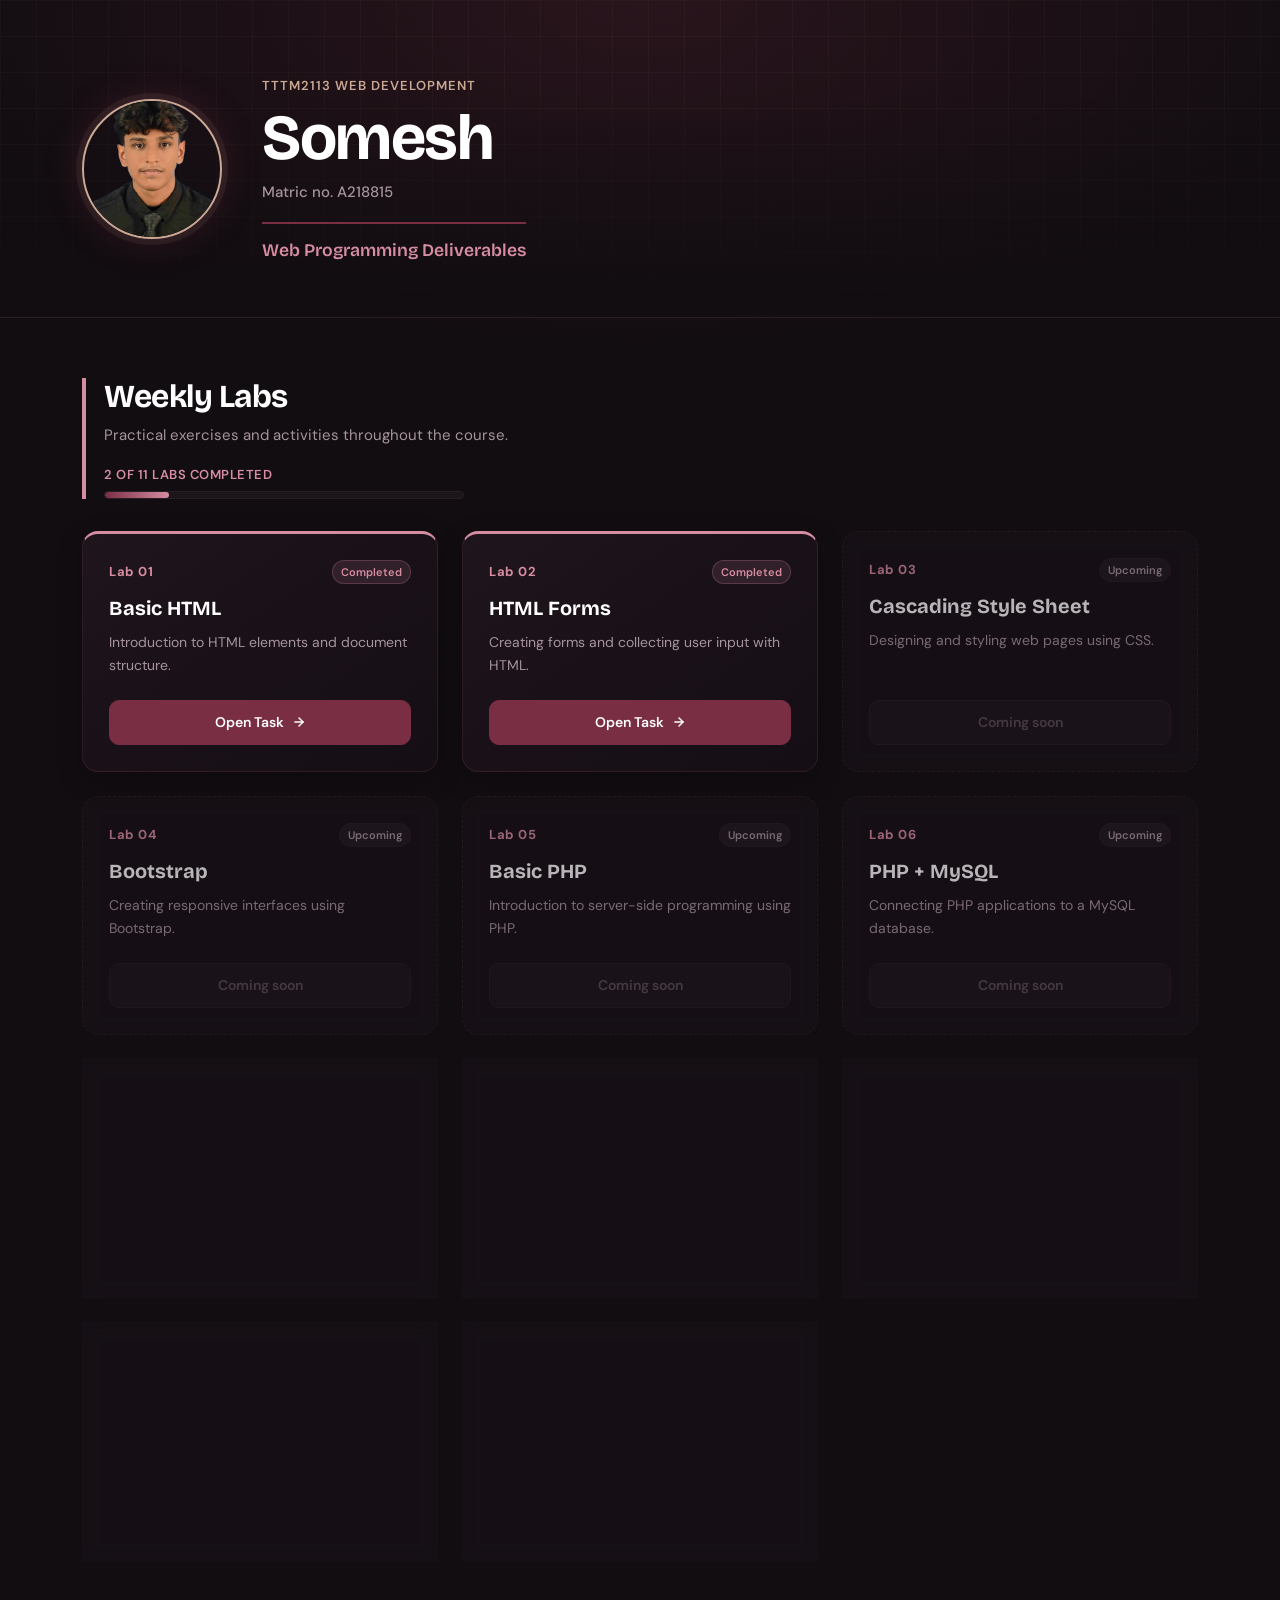
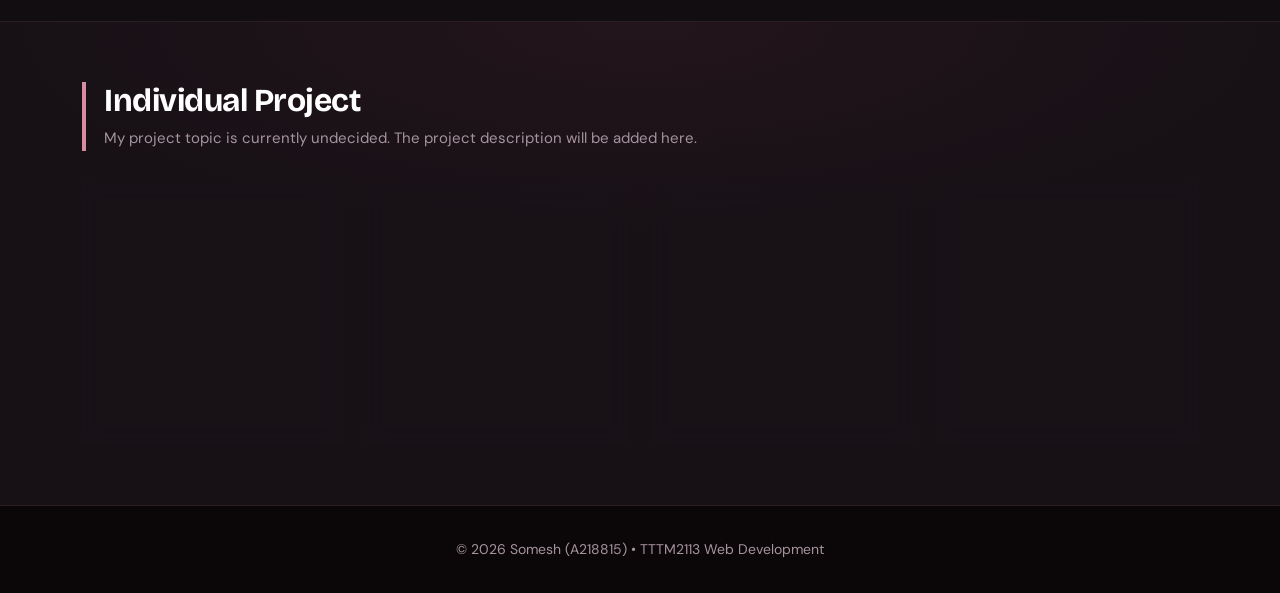
==== index.html @ b4145952 "Initial commit" ====
<!DOCTYPE html>
<html lang="en">
<head>
  <meta charset="UTF-8">
  <meta name="viewport" content="width=device-width, initial-scale=1">
  <title>Somesh | Web Development</title>

  <link href="https://cdn.jsdelivr.net/npm/bootstrap@5.3.8/dist/css/bootstrap.min.css" rel="stylesheet">
  <link rel="preconnect" href="https://fonts.googleapis.com">
  <link rel="preconnect" href="https://fonts.gstatic.com" crossorigin>
  <link href="https://fonts.googleapis.com/css2?family=Bricolage+Grotesque:wght@600;700&family=DM+Sans:wght@400;500;600&display=swap" rel="stylesheet">

  <style>
    /* ===== SOFT MAROON & ROSEWOOD PALETTE ===== */
    :root {
      --bg: #120d11;                  /* Dark warm black-cherry */
      --bg-alt: #171116;              /* Project section background */
      --card: rgba(27, 20, 26, 0.75);   /* Glassy dark maroon card */
      --card-border: rgba(122, 60, 80, 0.25);
      --line: #2b1d25;                /* Borders */
      
      --maroon: #7a2e43;              /* Muted deep rosewood/maroon */
      --maroon-hover: #923a52;        /* Button hover */
      --maroon-light: #d68ca1;        /* Soft dusty rose accent */
      --gold: #caa894;                /* Soft warm taupe/gold */
      
      --ink: #f3e8ee;                 /* Warm cream main text */
      --muted: #a6939d;              /* Secondary muted text */
      
      --heading-font: "Bricolage Grotesque", "Trebuchet MS", Arial, sans-serif;
      --body-font: "DM Sans", "Segoe UI", Arial, sans-serif;
    }

    * { box-sizing: border-box; }

    body {
      margin: 0;
      background:
        radial-gradient(ellipse 80% 500px at 50% 0%, rgba(122, 46, 67, 0.22), transparent 70%),
        var(--bg);
      color: var(--ink);
      font-family: var(--body-font);
      line-height: 1.65;
      min-height: 100vh;
    }

    .container { max-width: 1140px; }

    /* ===== HERO HEADER ===== */
    .hero {
      position: relative;
      padding: 72px 0 52px;
      border-bottom: 1px solid var(--line);
      background:
        linear-gradient(to bottom, transparent 30%, var(--bg) 100%),
        linear-gradient(rgba(202, 168, 148, .04) 1px, transparent 1px) 0 0 / 36px 36px,
        linear-gradient(90deg, rgba(202, 168, 148, .04) 1px, transparent 1px) 0 0 / 36px 36px;
    }
    .hero-inner { display: flex; align-items: center; gap: 40px; }

    .student-photo {
      flex-shrink: 0; width: 140px; height: 140px; object-fit: cover;
      border: 2px solid var(--gold); border-radius: 50%;
      box-shadow: 0 0 0 6px rgba(202, 168, 148, .08), 0 0 35px rgba(122, 46, 67, .35);
      transition: transform 0.3s ease;
    }
    .student-photo:hover { transform: scale(1.03); }

    .course-label { 
      display: inline-block;
      margin: 0 0 8px; 
      color: var(--gold); 
      font-size: 13px; 
      font-weight: 600; 
      text-transform: uppercase;
      letter-spacing: 1px;
    }
    
    .hero h1 {
      margin: 0; 
      font-family: var(--heading-font);
      font-size: clamp(2.5rem, 6vw, 4rem); 
      font-weight: 700; 
      line-height: 1.05; 
      letter-spacing: -1.5px;
      color: #ffffff;
    }
    
    .student-id { margin: 8px 0 0; color: var(--muted); font-size: 15px; font-weight: 500; }
    
    .hero-subtitle {
      display: inline-flex; align-items: center; gap: 8px;
      margin: 18px 0 0; padding-top: 12px;
      border-top: 2px solid var(--maroon);
      color: var(--maroon-light);
      font-family: var(--heading-font); font-size: 1.1rem; font-weight: 600;
    }

    /* ===== SECTIONS ===== */
    .section-heading { margin-bottom: 32px; padding-left: 18px; border-left: 4px solid var(--maroon-light); }
    h2 { margin: 0 0 6px; font-family: var(--heading-font); font-size: 32px; font-weight: 700; letter-spacing: -.5px; color: #ffffff; }
    .section-description { margin: 0; color: var(--muted); font-size: 15px; max-width: 60ch; }

    .labs-section { padding: 60px 0; }
    .project-section {
      padding: 60px 0;
      background: radial-gradient(ellipse 70% 300px at 50% 0, rgba(122, 46, 67, .12), transparent 70%), var(--bg-alt);
      border-top: 1px solid var(--line);
    }

    /* ===== PROGRESS BAR ===== */
    .progress-wrap { max-width: 360px; margin-top: 16px; }
    .progress-text { margin: 0 0 6px; font-size: 13px; font-weight: 600; color: var(--maroon-light); text-transform: uppercase; letter-spacing: 0.5px; }
    .progress-track { height: 8px; background: rgba(255, 255, 255, 0.04); border: 1px solid var(--line); border-radius: 99px; overflow: hidden; }
    .progress-fill { height: 100%; background: linear-gradient(90deg, var(--maroon), var(--maroon-light)); border-radius: 99px; transition: width 0.4s ease; }

    /* ===== WORK CARDS ===== */
    .work-card {
      height: 100%; display: flex; flex-direction: column; padding: 26px;
      background: var(--card); backdrop-filter: blur(8px);
      border: 1px dashed var(--line); border-radius: 16px;
      opacity: 0.7; transition: all 0.3s cubic-bezier(0.16, 1, 0.3, 1);
    }
    
    .work-card.is-open {
      opacity: 1;
      background: linear-gradient(145deg, rgba(34, 23, 31, 0.85), rgba(22, 15, 21, 0.85));
      border: 1px solid var(--card-border);
      border-top: 3px solid var(--maroon-light);
      box-shadow: 0 8px 24px rgba(0, 0, 0, 0.25);
    }
    
    .work-card.is-open:hover { 
      transform: translateY(-5px); 
      border-color: rgba(214, 140, 161, 0.4);
      box-shadow: 0 14px 32px rgba(0, 0, 0, 0.4), 0 0 24px rgba(122, 46, 67, 0.2); 
    }

    .card-header-meta {
      display: flex; justify-content: space-between; align-items: center; margin-bottom: 12px;
    }
    .task-badge { color: var(--maroon-light); font-size: 13px; font-weight: 700; letter-spacing: 0.5px; }
    
    .status-pill {
      font-size: 11px; font-weight: 600; padding: 2px 8px; border-radius: 12px;
      background: rgba(255, 255, 255, 0.04); color: var(--muted); border: 1px solid var(--line);
    }
    .is-open .status-pill {
      background: rgba(214, 140, 161, 0.12); color: var(--maroon-light); border-color: rgba(214, 140, 161, 0.25);
    }

    .card-title { margin: 0 0 10px; font-family: var(--heading-font); font-size: 20px; font-weight: 700; line-height: 1.25; color: #ffffff; }
    .card-description { margin: 0 0 24px; color: var(--muted); font-size: 14px; line-height: 1.6; }
    .card-actions { margin-top: auto; }

    /* ===== BUTTONS ===== */
    .task-button {
      display: inline-flex; align-items: center; justify-content: center; gap: 8px;
      width: 100%; padding: 10px 20px;
      background: var(--maroon); border: 1px solid var(--maroon); border-radius: 10px;
      color: #ffffff; font-family: var(--body-font); font-size: 14px; font-weight: 600; text-decoration: none;
      transition: all 0.2s ease;
    }
    a.task-button:hover { 
      background: var(--maroon-hover); border-color: var(--maroon-hover); color: #ffffff; 
      box-shadow: 0 4px 14px rgba(122, 46, 67, 0.35);
    }
    .task-button:disabled { 
      background: rgba(255, 255, 255, 0.02); border-color: var(--line); color: #5c4e56; cursor: not-allowed; 
    }
    a:focus-visible, button:focus-visible { outline: 2px solid var(--gold); outline-offset: 4px; }

    /* ===== FOOTER ===== */
    footer { padding: 32px 20px; background: #0b0709; border-top: 1px solid var(--line); color: var(--muted); font-size: 14px; text-align: center; }
    footer p { margin: 0; }

    /* ===== RESPONSIVE ===== */
    @media (max-width: 575px) {
      .hero { padding: 48px 0 36px; }
      .hero-inner { flex-direction: column; text-align: center; gap: 20px; }
      .hero-subtitle { justify-content: center; }
      .student-photo { width: 120px; height: 120px; }
      h2 { font-size: 26px; }
    }
    @media (prefers-reduced-motion: reduce) {
      .work-card.is-open, .student-photo, .progress-fill { transition: none; }
      .work-card.is-open:hover { transform: none; }
    }
  </style>
</head>

<body>

  <header class="hero">
    <div class="container hero-inner">
      <img src="s.png" alt="Profile photo of Somesh" class="student-photo" width="140" height="140">
      <div class="hero-text">
        <span class="course-label">TTTM2113 Web Development</span>
        <h1>Somesh</h1>
        <p class="student-id">Matric no. A218815</p>
        <div class="hero-subtitle">
          <span>Web Programming Deliverables</span>
        </div>
      </div>
    </div>
  </header>

  <main>

    <section class="labs-section" aria-labelledby="labs-title">
      <div class="container">
        <div class="section-heading">
          <h2 id="labs-title">Weekly Labs</h2>
          <p class="section-description">Practical exercises and activities throughout the course.</p>
          <div class="progress-wrap">
            <p class="progress-text">2 of 11 labs completed</p>
            <div class="progress-track"><div class="progress-fill" style="width: 18%"></div></div>
          </div>
        </div>

        <div class="row g-4">
          <div class="col-md-6 col-lg-4">
            <article class="work-card is-open">
              <div class="card-header-meta">
                <span class="task-badge">Lab 01</span>
                <span class="status-pill">Completed</span>
              </div>
              <h3 class="card-title">Basic HTML</h3>
              <p class="card-description">Introduction to HTML elements and document structure.</p>
              <div class="card-actions">
                <a href="lab-1/index.html" class="task-button" target="_blank" rel="noopener noreferrer">
                  <span>Open Task</span>
                  <svg width="14" height="14" viewBox="0 0 24 24" fill="none" stroke="currentColor" stroke-width="2.5" stroke-linecap="round" stroke-linejoin="round"><path d="M5 12h14"></path><path d="m12 5 7 7-7 7"></path></svg>
                </a>
              </div>
            </article>
          </div>

          <div class="col-md-6 col-lg-4">
            <article class="work-card is-open">
              <div class="card-header-meta">
                <span class="task-badge">Lab 02</span>
                <span class="status-pill">Completed</span>
              </div>
              <h3 class="card-title">HTML Forms</h3>
              <p class="card-description">Creating forms and collecting user input with HTML.</p>
              <div class="card-actions">
                <a href="lab-2/index.html" class="task-button" target="_blank" rel="noopener noreferrer">
                  <span>Open Task</span>
                  <svg width="14" height="14" viewBox="0 0 24 24" fill="none" stroke="currentColor" stroke-width="2.5" stroke-linecap="round" stroke-linejoin="round"><path d="M5 12h14"></path><path d="m12 5 7 7-7 7"></path></svg>
                </a>
              </div>
            </article>
          </div>

          <div class="col-md-6 col-lg-4">
            <article class="work-card">
              <div class="card-header-meta">
                <span class="task-badge">Lab 03</span>
                <span class="status-pill">Upcoming</span>
              </div>
              <h3 class="card-title">Cascading Style Sheet</h3>
              <p class="card-description">Designing and styling web pages using CSS.</p>
              <div class="card-actions">
                <button type="button" class="task-button" disabled>Coming soon</button>
              </div>
            </article>
          </div>

          <div class="col-md-6 col-lg-4">
            <article class="work-card">
              <div class="card-header-meta">
                <span class="task-badge">Lab 04</span>
                <span class="status-pill">Upcoming</span>
              </div>
              <h3 class="card-title">Bootstrap</h3>
              <p class="card-description">Creating responsive interfaces using Bootstrap.</p>
              <div class="card-actions">
                <button type="button" class="task-button" disabled>Coming soon</button>
              </div>
            </article>
          </div>

          <div class="col-md-6 col-lg-4">
            <article class="work-card">
              <div class="card-header-meta">
                <span class="task-badge">Lab 05</span>
                <span class="status-pill">Upcoming</span>
              </div>
              <h3 class="card-title">Basic PHP</h3>
              <p class="card-description">Introduction to server-side programming using PHP.</p>
              <div class="card-actions">
                <button type="button" class="task-button" disabled>Coming soon</button>
              </div>
            </article>
          </div>

          <div class="col-md-6 col-lg-4">
            <article class="work-card">
              <div class="card-header-meta">
                <span class="task-badge">Lab 06</span>
                <span class="status-pill">Upcoming</span>
              </div>
              <h3 class="card-title">PHP + MySQL</h3>
              <p class="card-description">Connecting PHP applications to a MySQL database.</p>
              <div class="card-actions">
                <button type="button" class="task-button" disabled>Coming soon</button>
              </div>
            </article>
          </div>

          <div class="col-md-6 col-lg-4">
            <article class="work-card">
              <div class="card-header-meta">
                <span class="task-badge">Lab 07</span>
                <span class="status-pill">Upcoming</span>
              </div>
              <h3 class="card-title">MVC Framework</h3>
              <p class="card-description">Building applications using the Model-View-Controller pattern.</p>
              <div class="card-actions">
                <button type="button" class="task-button" disabled>Coming soon</button>
              </div>
            </article>
          </div>

          <div class="col-md-6 col-lg-4">
            <article class="work-card">
              <div class="card-header-meta">
                <span class="task-badge">Lab 08</span>
                <span class="status-pill">Upcoming</span>
              </div>
              <h3 class="card-title">Advanced PHP</h3>
              <p class="card-description">Developing more advanced server-side PHP applications.</p>
              <div class="card-actions">
                <button type="button" class="task-button" disabled>Coming soon</button>
              </div>
            </article>
          </div>

          <div class="col-md-6 col-lg-4">
            <article class="work-card">
              <div class="card-header-meta">
                <span class="task-badge">Lab 09</span>
                <span class="status-pill">Upcoming</span>
              </div>
              <h3 class="card-title">JavaScript</h3>
              <p class="card-description">Adding interaction and dynamic behaviour to web pages.</p>
              <div class="card-actions">
                <button type="button" class="task-button" disabled>Coming soon</button>
              </div>
            </article>
          </div>

          <div class="col-md-6 col-lg-4">
            <article class="work-card">
              <div class="card-header-meta">
                <span class="task-badge">Lab 10</span>
                <span class="status-pill">Upcoming</span>
              </div>
              <h3 class="card-title">jQuery</h3>
              <p class="card-description">Simplifying JavaScript programming using jQuery.</p>
              <div class="card-actions">
                <button type="button" class="task-button" disabled>Coming soon</button>
              </div>
            </article>
          </div>

          <div class="col-md-6 col-lg-4">
            <article class="work-card">
              <div class="card-header-meta">
                <span class="task-badge">Lab 11</span>
                <span class="status-pill">Upcoming</span>
              </div>
              <h3 class="card-title">AJAX + RESTful API + JSON</h3>
              <p class="card-description">Working with web APIs and exchanging data using JSON.</p>
              <div class="card-actions">
                <button type="button" class="task-button" disabled>Coming soon</button>
              </div>
            </article>
          </div>
        </div>
      </div>
    </section>

    <section class="project-section" aria-labelledby="project-title">
      <div class="container">
        <div class="section-heading">
          <h2 id="project-title">Individual Project</h2>
          <p class="section-description">My project topic is currently undecided. The project description will be added here.</p>
        </div>

        <div class="row g-4">
          <div class="col-md-6 col-xl-3">
            <article class="work-card">
              <div class="card-header-meta">
                <span class="task-badge">Task 1</span>
                <span class="status-pill">Upcoming</span>
              </div>
              <h3 class="card-title">HTML + CSS</h3>
              <p class="card-description">Develop the initial interface and page structure.</p>
              <div class="card-actions">
                <button type="button" class="task-button" disabled>Coming soon</button>
              </div>
            </article>
          </div>

          <div class="col-md-6 col-xl-3">
            <article class="work-card">
              <div class="card-header-meta">
                <span class="task-badge">Task 2</span>
                <span class="status-pill">Upcoming</span>
              </div>
              <h3 class="card-title">PHP + DB + MVC</h3>
              <p class="card-description">Implement server-side functionality and database operations.</p>
              <div class="card-actions">
                <button type="button" class="task-button" disabled>Coming soon</button>
              </div>
            </article>
          </div>

          <div class="col-md-6 col-xl-3">
            <article class="work-card">
              <div class="card-header-meta">
                <span class="task-badge">Task 3</span>
                <span class="status-pill">Upcoming</span>
              </div>
              <h3 class="card-title">JS + AJAX</h3>
              <p class="card-description">Improve interaction and responsiveness with JavaScript and AJAX.</p>
              <div class="card-actions">
                <button type="button" class="task-button" disabled>Coming soon</button>
              </div>
            </article>
          </div>

          <div class="col-md-6 col-xl-3">
            <article class="work-card">
              <div class="card-header-meta">
                <span class="task-badge">Final</span>
                <span class="status-pill">Upcoming</span>
              </div>
              <h3 class="card-title">Final Polish</h3>
              <p class="card-description">Complete the system and add meaningful enhancements.</p>
              <div class="card-actions">
                <button type="button" class="task-button" disabled>Coming soon</button>
              </div>
            </article>
          </div>
        </div>
      </div>
    </section>

  </main>

  <footer>
    <p>&copy; 2026 Somesh (A218815) &bull; TTTM2113 Web Development</p>
  </footer>

</body>
</html>
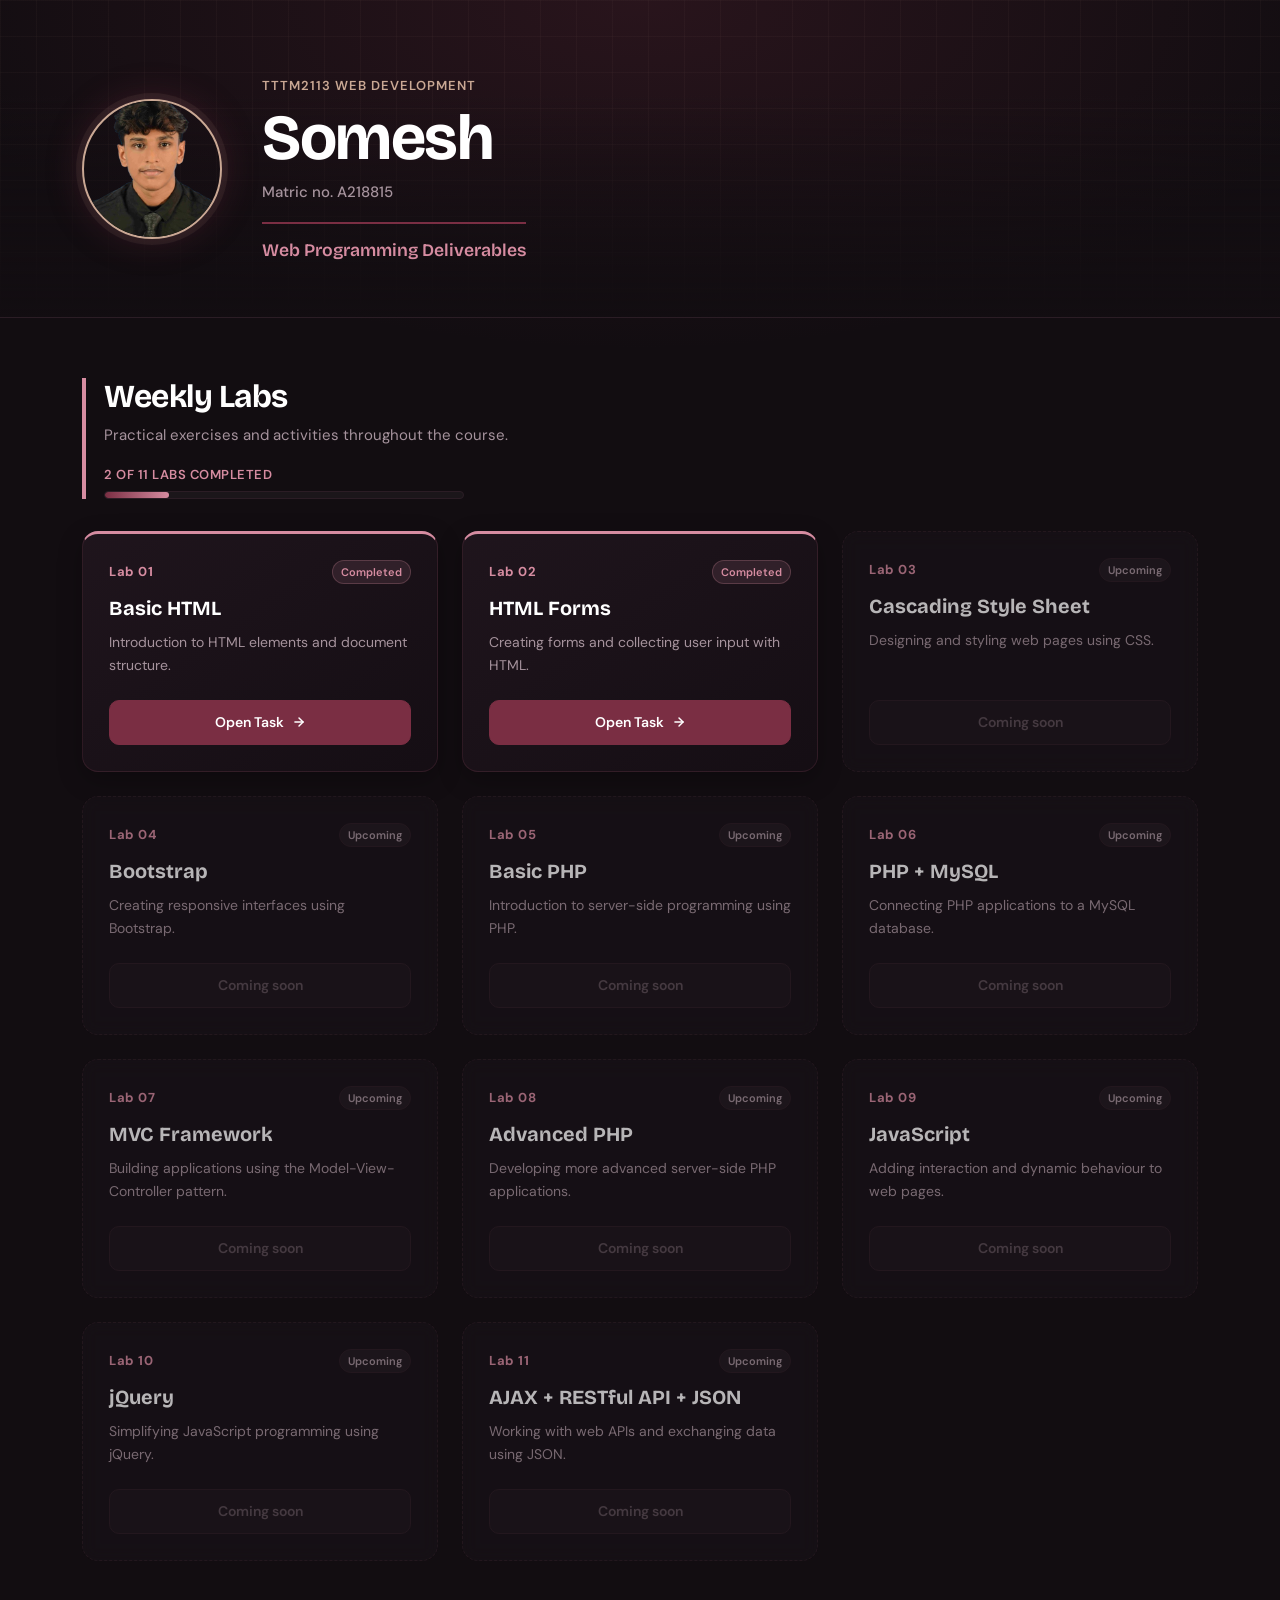
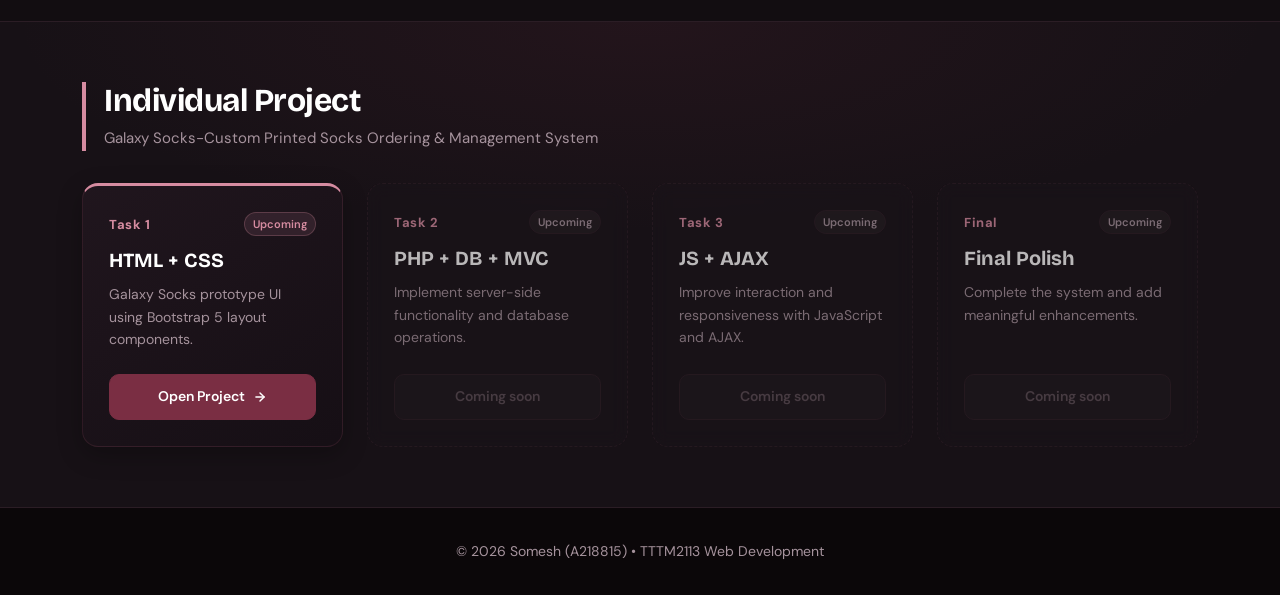
==== commit 8b2a3b2c: "project 1 changes" ====
--- a/index.html
+++ b/index.html
@@ -11,21 +11,21 @@
   <link href="https://fonts.googleapis.com/css2?family=Bricolage+Grotesque:wght@600;700&family=DM+Sans:wght@400;500;600&display=swap" rel="stylesheet">
 
   <style>
-    /* ===== SOFT MAROON & ROSEWOOD PALETTE ===== */
+    
     :root {
-      --bg: #120d11;                  /* Dark warm black-cherry */
-      --bg-alt: #171116;              /* Project section background */
-      --card: rgba(27, 20, 26, 0.75);   /* Glassy dark maroon card */
+      --bg: #120d11;                  
+      --bg-alt: #171116;              
+      --card: rgba(27, 20, 26, 0.75);   
       --card-border: rgba(122, 60, 80, 0.25);
-      --line: #2b1d25;                /* Borders */
+      --line: #2b1d25;                
       
-      --maroon: #7a2e43;              /* Muted deep rosewood/maroon */
-      --maroon-hover: #923a52;        /* Button hover */
-      --maroon-light: #d68ca1;        /* Soft dusty rose accent */
-      --gold: #caa894;                /* Soft warm taupe/gold */
+      --maroon: #7a2e43;              
+      --maroon-hover: #923a52;        
+      --maroon-light: #d68ca1;        
+      --gold: #caa894;                
       
-      --ink: #f3e8ee;                 /* Warm cream main text */
-      --muted: #a6939d;              /* Secondary muted text */
+      --ink: #f3e8ee;                 
+      --muted: #a6939d;              
       
       --heading-font: "Bricolage Grotesque", "Trebuchet MS", Arial, sans-serif;
       --body-font: "DM Sans", "Segoe UI", Arial, sans-serif;
@@ -386,20 +386,23 @@
       <div class="container">
         <div class="section-heading">
           <h2 id="project-title">Individual Project</h2>
-          <p class="section-description">My project topic is currently undecided. The project description will be added here.</p>
+          <p class="section-description">Galaxy Socks-Custom Printed Socks Ordering & Management System</p>
         </div>
 
         <div class="row g-4">
           <div class="col-md-6 col-xl-3">
-            <article class="work-card">
+            <article class="work-card is-open">
               <div class="card-header-meta">
                 <span class="task-badge">Task 1</span>
                 <span class="status-pill">Upcoming</span>
               </div>
               <h3 class="card-title">HTML + CSS</h3>
-              <p class="card-description">Develop the initial interface and page structure.</p>
-              <div class="card-actions">
-                <button type="button" class="task-button" disabled>Coming soon</button>
+              <p class="card-description">Galaxy Socks prototype UI using Bootstrap 5 layout components.</p>
+              <div class="card-actions">
+                <a href="pt1/home.php" class="task-button" target="_blank" rel="noopener noreferrer">
+        <span>Open Project</span>
+        <svg width="14" height="14" viewBox="0 0 24 24" fill="none" stroke="currentColor" stroke-width="2.5" stroke-linecap="round" stroke-linejoin="round"><path d="M5 12h14"></path><path d="m12 5 7 7-7 7"></path></svg>
+      </a>
               </div>
             </article>
           </div>
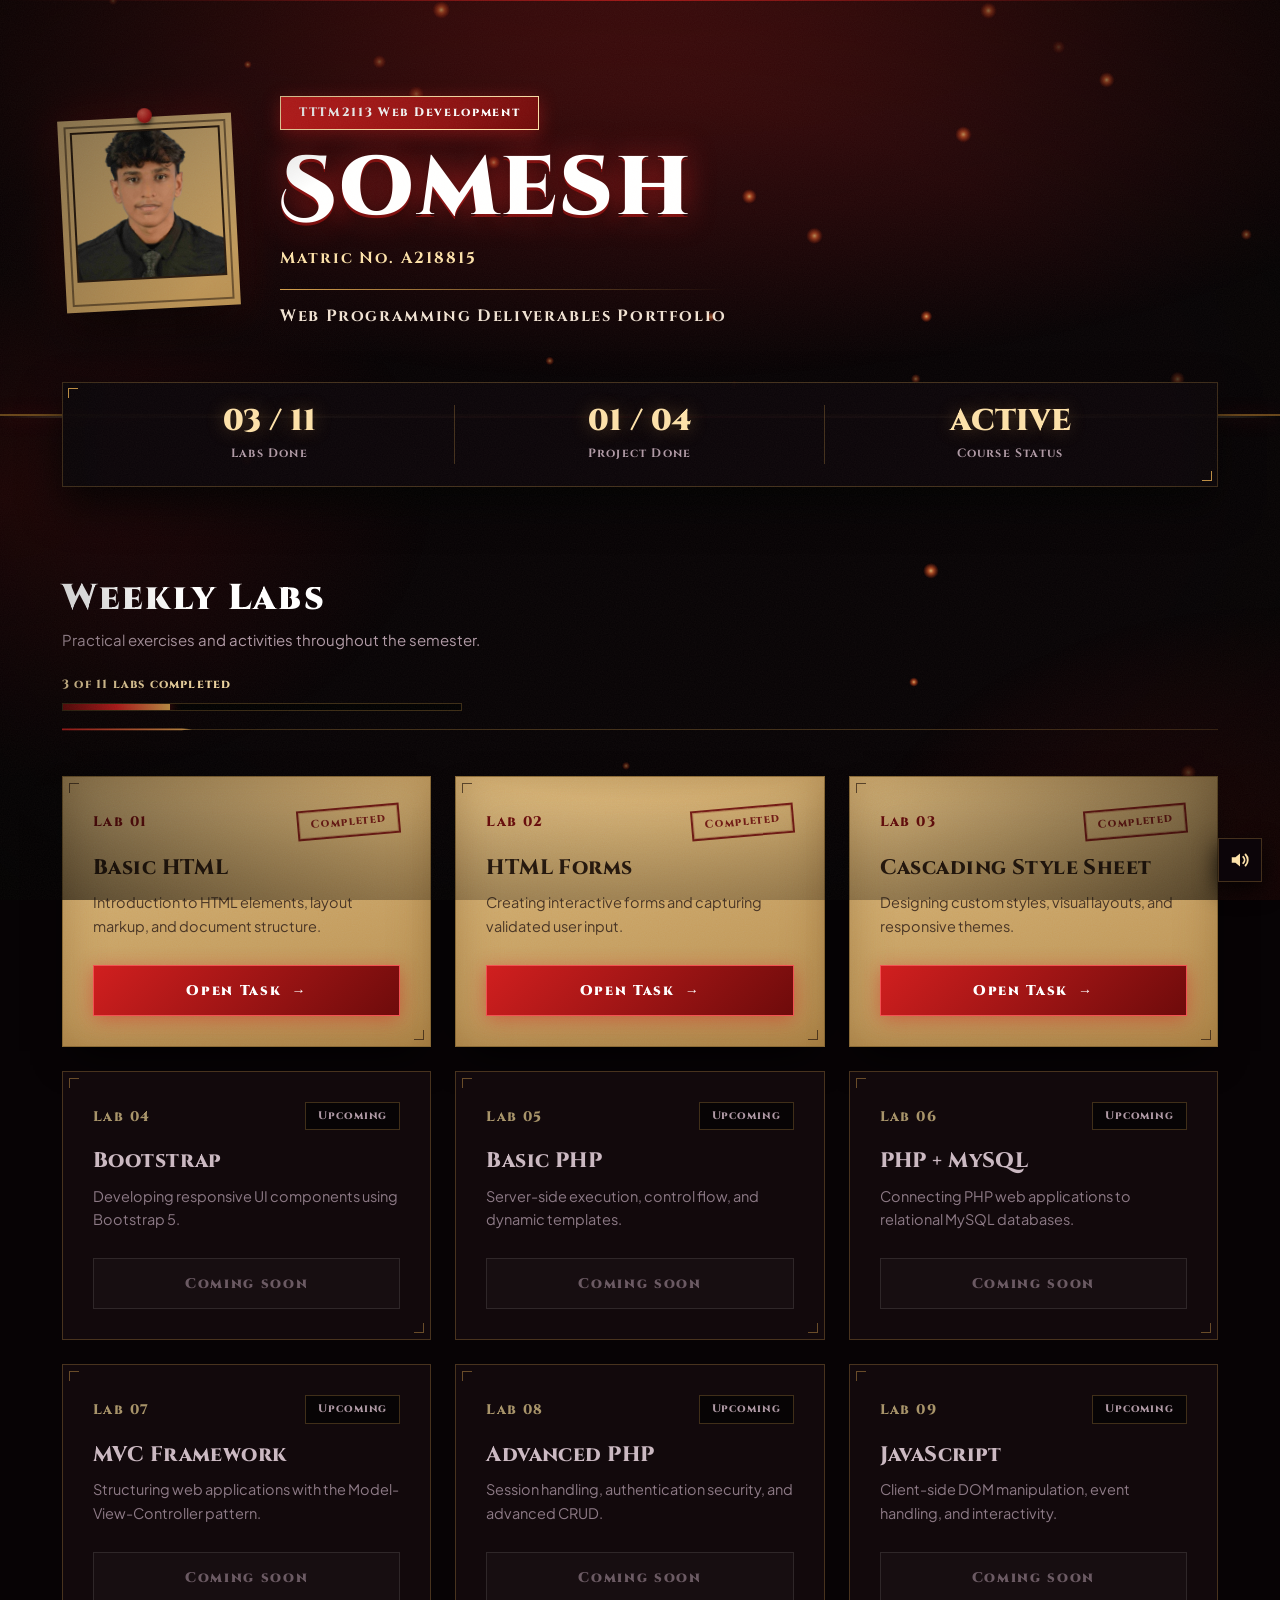
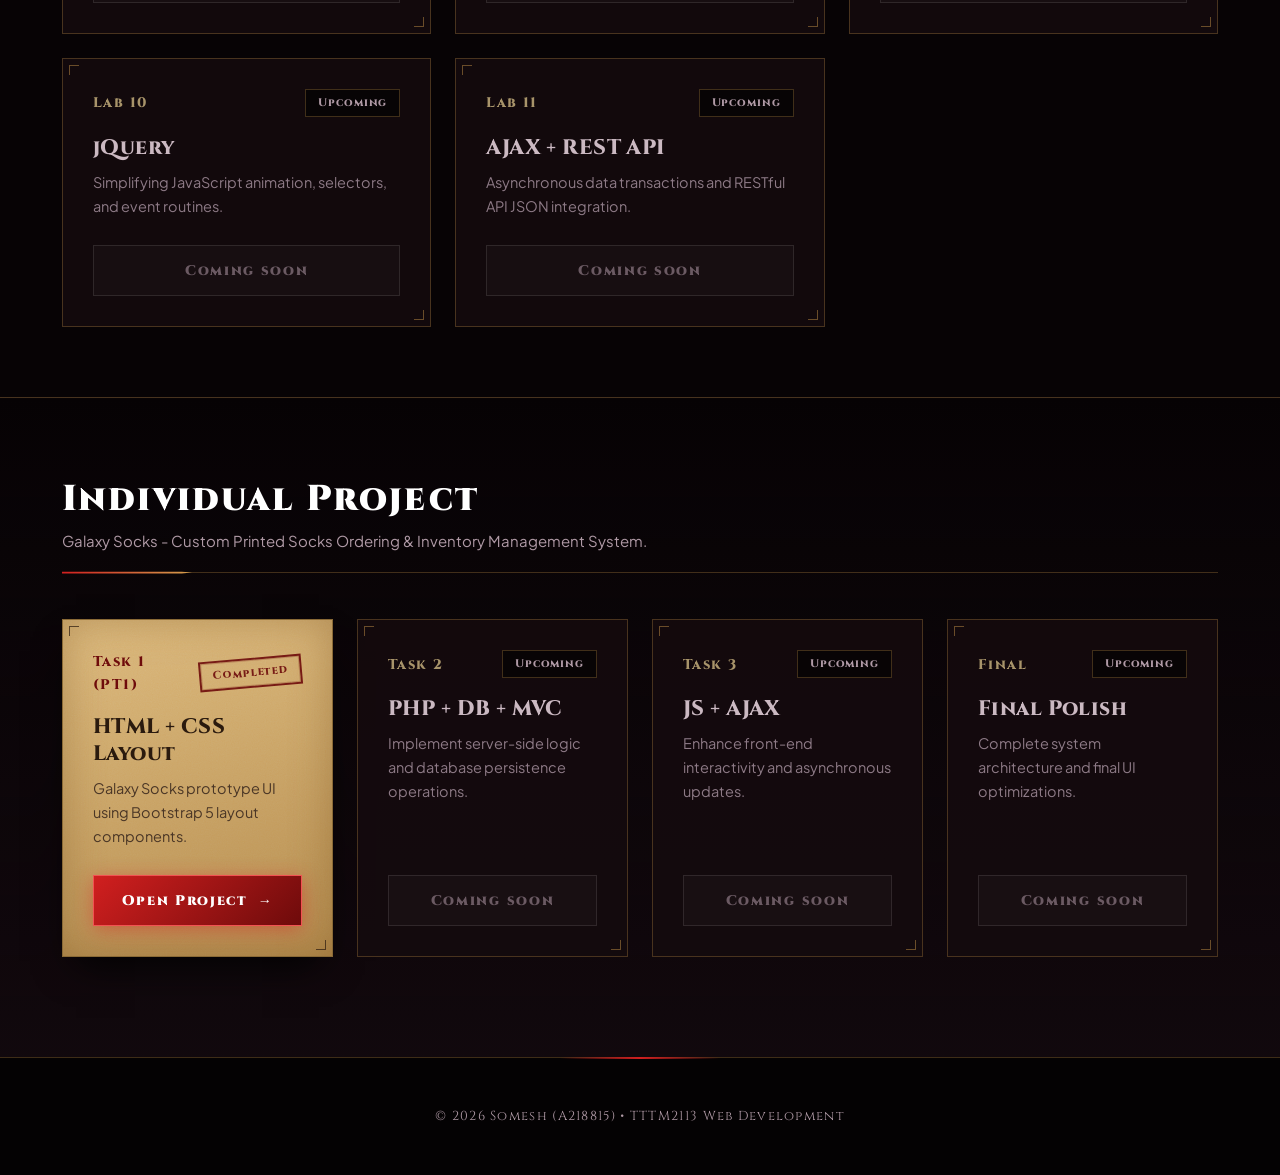
==== commit 28ce3a18: "New theme+pt1 changes" ====
--- a/index.html
+++ b/index.html
@@ -3,381 +3,188 @@
 <head>
   <meta charset="UTF-8">
   <meta name="viewport" content="width=device-width, initial-scale=1">
+  <meta name="theme-color" content="#070305">
   <title>Somesh | Web Development</title>
 
-  <link href="https://cdn.jsdelivr.net/npm/bootstrap@5.3.8/dist/css/bootstrap.min.css" rel="stylesheet">
+  <link href="https://cdn.jsdelivr.net/npm/bootstrap@5.3.0/dist/css/bootstrap.min.css" rel="stylesheet">
   <link rel="preconnect" href="https://fonts.googleapis.com">
   <link rel="preconnect" href="https://fonts.gstatic.com" crossorigin>
-  <link href="https://fonts.googleapis.com/css2?family=Bricolage+Grotesque:wght@600;700&family=DM+Sans:wght@400;500;600&display=swap" rel="stylesheet">
+  <link href="https://fonts.googleapis.com/css2?family=Cinzel+Decorative:wght@700;900&family=Cinzel:wght@700;800;900&family=Plus+Jakarta+Sans:wght@400;500;600;700&display=swap" rel="stylesheet">
 
   <style>
-    
-    :root {
-      --bg: #120d11;                  
-      --bg-alt: #171116;              
-      --card: rgba(27, 20, 26, 0.75);   
-      --card-border: rgba(122, 60, 80, 0.25);
-      --line: #2b1d25;                
-      
-      --maroon: #7a2e43;              
-      --maroon-hover: #923a52;        
-      --maroon-light: #d68ca1;        
-      --gold: #caa894;                
-      
-      --ink: #f3e8ee;                 
-      --muted: #a6939d;              
-      
-      --heading-font: "Bricolage Grotesque", "Trebuchet MS", Arial, sans-serif;
-      --body-font: "DM Sans", "Segoe UI", Arial, sans-serif;
-    }
-
-    * { box-sizing: border-box; }
-
-    body {
-      margin: 0;
-      background:
-        radial-gradient(ellipse 80% 500px at 50% 0%, rgba(122, 46, 67, 0.22), transparent 70%),
-        var(--bg);
-      color: var(--ink);
-      font-family: var(--body-font);
-      line-height: 1.65;
-      min-height: 100vh;
-    }
-
-    .container { max-width: 1140px; }
-
-    /* ===== HERO HEADER ===== */
-    .hero {
-      position: relative;
-      padding: 72px 0 52px;
-      border-bottom: 1px solid var(--line);
-      background:
-        linear-gradient(to bottom, transparent 30%, var(--bg) 100%),
-        linear-gradient(rgba(202, 168, 148, .04) 1px, transparent 1px) 0 0 / 36px 36px,
-        linear-gradient(90deg, rgba(202, 168, 148, .04) 1px, transparent 1px) 0 0 / 36px 36px;
-    }
-    .hero-inner { display: flex; align-items: center; gap: 40px; }
-
-    .student-photo {
-      flex-shrink: 0; width: 140px; height: 140px; object-fit: cover;
-      border: 2px solid var(--gold); border-radius: 50%;
-      box-shadow: 0 0 0 6px rgba(202, 168, 148, .08), 0 0 35px rgba(122, 46, 67, .35);
-      transition: transform 0.3s ease;
-    }
-    .student-photo:hover { transform: scale(1.03); }
-
-    .course-label { 
-      display: inline-block;
-      margin: 0 0 8px; 
-      color: var(--gold); 
-      font-size: 13px; 
-      font-weight: 600; 
-      text-transform: uppercase;
-      letter-spacing: 1px;
-    }
-    
-    .hero h1 {
-      margin: 0; 
-      font-family: var(--heading-font);
-      font-size: clamp(2.5rem, 6vw, 4rem); 
-      font-weight: 700; 
-      line-height: 1.05; 
-      letter-spacing: -1.5px;
-      color: #ffffff;
-    }
-    
-    .student-id { margin: 8px 0 0; color: var(--muted); font-size: 15px; font-weight: 500; }
-    
-    .hero-subtitle {
-      display: inline-flex; align-items: center; gap: 8px;
-      margin: 18px 0 0; padding-top: 12px;
-      border-top: 2px solid var(--maroon);
-      color: var(--maroon-light);
-      font-family: var(--heading-font); font-size: 1.1rem; font-weight: 600;
-    }
-
-    /* ===== SECTIONS ===== */
-    .section-heading { margin-bottom: 32px; padding-left: 18px; border-left: 4px solid var(--maroon-light); }
-    h2 { margin: 0 0 6px; font-family: var(--heading-font); font-size: 32px; font-weight: 700; letter-spacing: -.5px; color: #ffffff; }
-    .section-description { margin: 0; color: var(--muted); font-size: 15px; max-width: 60ch; }
-
-    .labs-section { padding: 60px 0; }
-    .project-section {
-      padding: 60px 0;
-      background: radial-gradient(ellipse 70% 300px at 50% 0, rgba(122, 46, 67, .12), transparent 70%), var(--bg-alt);
-      border-top: 1px solid var(--line);
-    }
-
-    /* ===== PROGRESS BAR ===== */
-    .progress-wrap { max-width: 360px; margin-top: 16px; }
-    .progress-text { margin: 0 0 6px; font-size: 13px; font-weight: 600; color: var(--maroon-light); text-transform: uppercase; letter-spacing: 0.5px; }
-    .progress-track { height: 8px; background: rgba(255, 255, 255, 0.04); border: 1px solid var(--line); border-radius: 99px; overflow: hidden; }
-    .progress-fill { height: 100%; background: linear-gradient(90deg, var(--maroon), var(--maroon-light)); border-radius: 99px; transition: width 0.4s ease; }
-
-    /* ===== WORK CARDS ===== */
-    .work-card {
-      height: 100%; display: flex; flex-direction: column; padding: 26px;
-      background: var(--card); backdrop-filter: blur(8px);
-      border: 1px dashed var(--line); border-radius: 16px;
-      opacity: 0.7; transition: all 0.3s cubic-bezier(0.16, 1, 0.3, 1);
-    }
-    
-    .work-card.is-open {
-      opacity: 1;
-      background: linear-gradient(145deg, rgba(34, 23, 31, 0.85), rgba(22, 15, 21, 0.85));
-      border: 1px solid var(--card-border);
-      border-top: 3px solid var(--maroon-light);
-      box-shadow: 0 8px 24px rgba(0, 0, 0, 0.25);
-    }
-    
-    .work-card.is-open:hover { 
-      transform: translateY(-5px); 
-      border-color: rgba(214, 140, 161, 0.4);
-      box-shadow: 0 14px 32px rgba(0, 0, 0, 0.4), 0 0 24px rgba(122, 46, 67, 0.2); 
-    }
-
-    .card-header-meta {
-      display: flex; justify-content: space-between; align-items: center; margin-bottom: 12px;
-    }
-    .task-badge { color: var(--maroon-light); font-size: 13px; font-weight: 700; letter-spacing: 0.5px; }
-    
-    .status-pill {
-      font-size: 11px; font-weight: 600; padding: 2px 8px; border-radius: 12px;
-      background: rgba(255, 255, 255, 0.04); color: var(--muted); border: 1px solid var(--line);
-    }
-    .is-open .status-pill {
-      background: rgba(214, 140, 161, 0.12); color: var(--maroon-light); border-color: rgba(214, 140, 161, 0.25);
-    }
-
-    .card-title { margin: 0 0 10px; font-family: var(--heading-font); font-size: 20px; font-weight: 700; line-height: 1.25; color: #ffffff; }
-    .card-description { margin: 0 0 24px; color: var(--muted); font-size: 14px; line-height: 1.6; }
-    .card-actions { margin-top: auto; }
-
-    /* ===== BUTTONS ===== */
-    .task-button {
-      display: inline-flex; align-items: center; justify-content: center; gap: 8px;
-      width: 100%; padding: 10px 20px;
-      background: var(--maroon); border: 1px solid var(--maroon); border-radius: 10px;
-      color: #ffffff; font-family: var(--body-font); font-size: 14px; font-weight: 600; text-decoration: none;
-      transition: all 0.2s ease;
-    }
-    a.task-button:hover { 
-      background: var(--maroon-hover); border-color: var(--maroon-hover); color: #ffffff; 
-      box-shadow: 0 4px 14px rgba(122, 46, 67, 0.35);
-    }
-    .task-button:disabled { 
-      background: rgba(255, 255, 255, 0.02); border-color: var(--line); color: #5c4e56; cursor: not-allowed; 
-    }
-    a:focus-visible, button:focus-visible { outline: 2px solid var(--gold); outline-offset: 4px; }
-
-    /* ===== FOOTER ===== */
-    footer { padding: 32px 20px; background: #0b0709; border-top: 1px solid var(--line); color: var(--muted); font-size: 14px; text-align: center; }
-    footer p { margin: 0; }
-
-    /* ===== RESPONSIVE ===== */
-    @media (max-width: 575px) {
-      .hero { padding: 48px 0 36px; }
-      .hero-inner { flex-direction: column; text-align: center; gap: 20px; }
-      .hero-subtitle { justify-content: center; }
-      .student-photo { width: 120px; height: 120px; }
-      h2 { font-size: 26px; }
-    }
-    @media (prefers-reduced-motion: reduce) {
-      .work-card.is-open, .student-photo, .progress-fill { transition: none; }
-      .work-card.is-open:hover { transform: none; }
-    }
+:root{
+  --bg:#070305;--red:#d11f1f;--red-d:#6e0b0b;--glow:rgba(209,31,31,.45);
+  --gold-l:#fce1a9;--gold:#d49f4c;--gold-d:#825b21;
+  --paper:#e8d5b0;--paper-d:#c9ae7c;--ink:#2a1a0e;
+  --text:#f0e2d3;--muted:#b09aa6;--line:rgba(212,159,76,.28);
+  --f-title:"Cinzel Decorative",serif;--f-head:"Cinzel",Georgia,serif;--f-body:"Plus Jakarta Sans",system-ui,sans-serif;
+  --grain:url("data:image/svg+xml;utf8,<svg xmlns='http://www.w3.org/2000/svg' width='160' height='160'><filter id='n'><feTurbulence type='fractalNoise' baseFrequency='.85' numOctaves='2' stitchTiles='stitch'/><feColorMatrix values='0 0 0 0 1 0 0 0 0 .85 0 0 0 0 .6 0 0 0 .55 0'/></filter><rect width='100%' height='100%' filter='url(%23n)'/></svg>");
+  --grain-lite:url("data:image/svg+xml;utf8,<svg xmlns='http://www.w3.org/2000/svg' width='160' height='160'><filter id='n'><feTurbulence type='fractalNoise' baseFrequency='.85' numOctaves='2' stitchTiles='stitch'/><feColorMatrix values='0 0 0 0 1 0 0 0 0 .85 0 0 0 0 .6 0 0 0 .04 0'/></filter><rect width='100%' height='100%' filter='url(%23n)'/></svg>");
+}
+*{box-sizing:border-box}
+html{scroll-behavior:smooth}
+body{margin:0;color:var(--text);font-family:var(--f-body);line-height:1.65;min-height:100vh;overflow-x:hidden;background-color:var(--bg)}
+body::before{content:"";position:fixed;inset:0;z-index:-1;pointer-events:none;transform:translateZ(0);
+  background-image:radial-gradient(ellipse 110% 720px at 50% -160px,rgba(209,31,31,.45),transparent 75%),radial-gradient(ellipse 620px 420px at 100% 100%,rgba(110,11,11,.38),transparent 70%),radial-gradient(ellipse 620px 420px at 0 55%,rgba(110,11,11,.26),transparent 70%)}
+body::after{content:"";position:fixed;inset:0;z-index:49;pointer-events:none;transform:translateZ(0);
+  background:var(--grain-lite),radial-gradient(ellipse at center,transparent 55%,rgba(0,0,0,.65))}
+#embers{position:fixed;inset:0;width:100%;height:100%;pointer-events:none;z-index:1;transform:translateZ(0)}
+.container{max-width:1180px}
+::selection{background:var(--red);color:#fff}
+::-webkit-scrollbar{width:11px}
+::-webkit-scrollbar-track{background:#0b0508}
+::-webkit-scrollbar-thumb{background:linear-gradient(var(--red),var(--red-d));border:2px solid #0b0508}
+
+.hero{position:relative;padding:96px 0 84px;border-bottom:2px solid var(--gold-d)}
+.hero::before{content:"";position:absolute;top:0;left:0;right:0;height:1px;background:linear-gradient(90deg,transparent,var(--red),transparent)}
+.hero::after{content:"";position:absolute;bottom:-4px;left:0;right:0;height:2px;background:linear-gradient(90deg,transparent,var(--gold-l),var(--red),var(--gold-l),transparent);box-shadow:0 0 18px var(--glow)}
+.hero-inner{display:flex;align-items:center;justify-content:flex-start;position:relative;z-index:2}
+.hero-left{display:flex;align-items:center;gap:44px}
+.avatar-frame{position:relative;flex-shrink:0;padding:12px 12px 30px;background:var(--paper) var(--grain);background-image:var(--grain),linear-gradient(160deg,#f1e1bf,var(--paper-d));background-blend-mode:multiply;box-shadow:0 22px 45px rgba(0,0,0,.9),0 0 40px rgba(209,31,31,.3);transform:rotate(-3deg);transition:transform .5s cubic-bezier(.16,1,.3,1)}
+.avatar-frame::before{content:"";position:absolute;top:-9px;left:50%;width:15px;height:15px;margin-left:-7px;border-radius:50%;background:radial-gradient(circle at 35% 30%,#ff6a5a,var(--red) 55%,var(--red-d));box-shadow:0 3px 5px rgba(0,0,0,.6);z-index:3}
+.avatar-frame::after{content:"";position:absolute;inset:6px;border:2px solid var(--ink);opacity:.55;pointer-events:none}
+.avatar-frame:hover{transform:rotate(0) scale(1.03)}
+.avatar-img{width:150px;height:150px;object-fit:cover;display:block;border:2px solid var(--ink)}
+
+.hero-badge{display:inline-flex;padding:6px 18px;background:linear-gradient(135deg,var(--red),var(--red-d));color:#fff;font-family:var(--f-head);font-size:12px;font-weight:800;letter-spacing:.14em;border:1px solid var(--gold-l);box-shadow:0 4px 18px var(--glow);margin-bottom:18px}
+.hero h1{margin:0;font-family:var(--f-title);font-size:clamp(3.2rem,7vw,5.2rem);font-weight:900;line-height:1;letter-spacing:.04em;color:#fff;text-shadow:0 0 30px rgba(209,31,31,.7),0 3px 0 var(--red-d),0 6px 14px rgba(0,0,0,.95)}
+.student-id{margin:14px 0 0;color:var(--gold-l);font-family:var(--f-head);font-size:16px;font-weight:700;letter-spacing:.12em}
+.hero-subtitle{display:inline-block;margin-top:18px;padding-top:14px;position:relative;font-family:var(--f-head);font-size:1.02rem;font-weight:700;letter-spacing:.1em}
+.hero-subtitle::before{content:"";position:absolute;top:0;left:0;width:100%;height:1px;background:linear-gradient(90deg,var(--gold),transparent)}
+@keyframes rise{from{opacity:0;transform:translateY(18px)}to{opacity:1;transform:none}}
+.hero-text>*{animation:rise .8s cubic-bezier(.16,1,.3,1) both}
+.hero-text>:nth-child(2){animation-delay:.08s}.hero-text>:nth-child(3){animation-delay:.16s}.hero-text>:nth-child(4){animation-delay:.24s}
+
+.overview-bar{margin-top:-34px;position:relative;z-index:10;background:rgba(12,6,10,.97);border:1px solid var(--line);padding:22px 30px;box-shadow:0 18px 40px rgba(0,0,0,.85)}
+.overview-bar::before,.overview-bar::after,.work-card::before,.work-card::after{content:"";position:absolute;width:10px;height:10px;border:1px solid var(--gold);pointer-events:none}
+.overview-bar::before{top:5px;left:5px;border-right:0;border-bottom:0}
+.overview-bar::after{bottom:5px;right:5px;border-left:0;border-top:0}
+.overview-item{text-align:center;border-right:1px solid var(--line)}
+.overview-item:last-child{border-right:0}
+.overview-num{font-family:var(--f-head);font-size:30px;font-weight:900;color:var(--gold-l);line-height:1.1;text-shadow:0 0 18px rgba(212,159,76,.35);font-variant-numeric:tabular-nums}
+.overview-label{font-family:var(--f-head);font-size:12px;font-weight:700;color:var(--muted);letter-spacing:.1em;margin-top:6px}
+
+main,footer{position:relative;z-index:2}
+.labs-section{padding:90px 0 70px}
+.project-section{padding:80px 0 100px;background:linear-gradient(180deg,transparent,rgba(18,9,14,.95));border-top:1px solid var(--line)}
+.section-heading{margin-bottom:46px;position:relative;padding-bottom:18px;border-bottom:1px solid var(--line)}
+.section-heading::after{content:"";position:absolute;bottom:-5px;left:0;width:130px;height:9px;background:linear-gradient(90deg,var(--red),var(--gold));clip-path:polygon(0 40%,92% 40%,100% 50%,92% 60%,0 60%);box-shadow:0 0 10px var(--red)}
+h2{margin:0 0 8px;font-family:var(--f-head);font-size:clamp(26px,4vw,36px);font-weight:900;letter-spacing:.06em;color:#fff}
+.section-description{margin:0;color:var(--muted);font-size:15px;max-width:62ch}
+.progress-wrap{max-width:400px;margin-top:22px}
+.progress-text{margin:0 0 8px;font-size:12px;font-weight:800;color:var(--gold-l);letter-spacing:.1em;font-family:var(--f-head)}
+.progress-track{height:8px;background:rgba(0,0,0,.85);border:1px solid var(--line);overflow:hidden}
+.progress-fill{height:100%;background:linear-gradient(90deg,var(--red-d),var(--red),var(--gold));box-shadow:0 0 12px var(--red);transform-origin:left;animation:fill 1.4s .5s cubic-bezier(.16,1,.3,1) both}
+@keyframes fill{from{transform:scaleX(0)}to{transform:scaleX(1)}}
+
+.work-card{height:100%;display:flex;flex-direction:column;padding:30px;background:rgba(20,10,14,.9);border:1px solid var(--line);position:relative;transition:transform .35s cubic-bezier(.16,1,.3,1),box-shadow .35s,border-color .3s}
+.work-card::before{top:6px;left:6px;border-right:0;border-bottom:0;opacity:.45}
+.work-card::after{bottom:6px;right:6px;border-left:0;border-top:0;opacity:.45}
+.card-header-meta{display:flex;justify-content:space-between;align-items:center;gap:10px;margin-bottom:18px}
+.task-badge{color:#a8946a;font-family:var(--f-head);font-size:14px;font-weight:800;letter-spacing:.1em}
+.status-pill{font-size:11px;font-weight:800;padding:4px 12px;background:rgba(0,0,0,.6);color:var(--muted);border:1px solid var(--line);letter-spacing:.08em;font-family:var(--f-head)}
+.card-title{margin:0 0 10px;font-family:var(--f-head);font-size:21px;font-weight:800;line-height:1.25;color:#cbb9c2;letter-spacing:.02em}
+.card-description{margin:0 0 26px;color:#8d7a86;font-size:14.5px;max-width:52ch}
+.card-actions{margin-top:auto}
+
+.work-card.is-open{background:var(--paper);background-image:var(--grain),linear-gradient(165deg,#f3e4c3,var(--paper-d));background-blend-mode:multiply;border:1px solid #8a6a36;box-shadow:0 18px 38px -14px rgba(0,0,0,.95),inset 0 0 40px rgba(110,70,20,.35)}
+.is-open::before,.is-open::after{border-color:var(--ink);opacity:.7}
+.is-open .task-badge{color:var(--red-d)}
+.is-open .card-title{color:var(--ink)}
+.is-open .card-description{color:#4a3626}
+.is-open .status-pill{background:transparent;color:var(--red-d);border:2px solid var(--red-d);transform:rotate(-5deg);box-shadow:inset 0 0 0 1px rgba(110,11,11,.25);opacity:.9}
+.work-card.is-open:hover{transform:translateY(-8px) rotate(-.6deg);box-shadow:0 24px 50px -10px var(--glow),0 18px 38px -14px #000,inset 0 0 40px rgba(110,70,20,.35)}
+
+.task-button{position:relative;overflow:hidden;display:inline-flex;align-items:center;justify-content:center;gap:10px;width:100%;padding:13px 20px;background:linear-gradient(135deg,var(--red),var(--red-d));border:1px solid #f25252;color:#fff;font-family:var(--f-head);font-size:14px;font-weight:900;text-decoration:none;letter-spacing:.12em;box-shadow:0 4px 20px var(--glow);transition:transform .25s,box-shadow .25s,border-color .25s,background .25s}
+a.task-button::before{content:"";position:absolute;top:0;left:-70%;width:45%;height:100%;background:linear-gradient(100deg,transparent,rgba(255,235,190,.4),transparent);transform:skewX(-20deg);transition:left .6s}
+a.task-button::after{content:"\2192";transition:transform .25s}
+a.task-button:hover{background:linear-gradient(135deg,#f03232,#a81919);border-color:var(--gold-l);color:#fff;transform:translateY(-2px);box-shadow:0 8px 28px rgba(209,31,31,.7)}
+a.task-button:hover::before{left:130%}
+a.task-button:hover::after{transform:translateX(4px)}
+.task-button:disabled{background:rgba(255,255,255,.02);border-color:rgba(255,255,255,.1);color:#6b5a63;cursor:not-allowed;box-shadow:none}
+a:focus-visible,button:focus-visible{outline:2px solid var(--gold-l);outline-offset:4px}
+
+footer{padding:48px 20px;background:#040203;border-top:1px solid var(--line);color:var(--muted);font-size:13px;text-align:center;font-family:var(--f-head);letter-spacing:.1em}
+footer::before{content:"";position:absolute;top:-1px;left:50%;width:160px;height:2px;margin-left:-80px;background:linear-gradient(90deg,transparent,var(--red),transparent)}
+footer p{margin:0}
+
+.js .reveal{opacity:0;transform:translateY(26px);transition:opacity .7s ease,transform .7s cubic-bezier(.16,1,.3,1)}
+.js .reveal.in{opacity:1;transform:none}
+
+.sfx-toggle{position:fixed;right:18px;bottom:18px;z-index:60;width:44px;height:44px;display:grid;place-items:center;padding:0;cursor:pointer;color:var(--gold-l);background:rgba(12,6,10,.92);border:1px solid var(--line);box-shadow:0 8px 22px rgba(0,0,0,.8);transition:border-color .25s,color .25s,transform .25s}
+.sfx-toggle:hover{border-color:var(--red);color:#fff;transform:translateY(-2px)}
+.sfx-toggle .slash{display:none}
+.sfx-toggle[aria-pressed="false"]{color:var(--muted)}
+.sfx-toggle[aria-pressed="false"] .waves{display:none}
+.sfx-toggle[aria-pressed="false"] .slash{display:block}
+
+@media(max-width:991px){.hero-inner{justify-content:center;text-align:center}.hero-left{flex-direction:column;gap:34px}.hero-subtitle::before{background:linear-gradient(90deg,transparent,var(--gold),transparent)}}
+@media(max-width:767px){.overview-item{border-right:0;border-bottom:1px solid var(--line);padding-bottom:12px;margin-bottom:4px}.overview-item:last-child{border-bottom:0;padding-bottom:0;margin-bottom:0}}
+@media(max-width:575px){.hero{padding:56px 0 52px}.avatar-img{width:120px;height:120px}.overview-bar{padding:18px 16px}.overview-num{font-size:24px}.work-card{padding:24px}}
+@media(prefers-reduced-motion:reduce){*,*::before,*::after{animation:none!important;transition:none!important}html{scroll-behavior:auto}.js .reveal{opacity:1;transform:none}#embers{display:none}}
   </style>
 </head>
 
 <body>
+  <canvas id="embers" aria-hidden="true"></canvas>
+
+  <button type="button" id="sfx" class="sfx-toggle" aria-pressed="true" aria-label="Sound effects on">
+    <svg width="22" height="22" viewBox="0 0 24 24" aria-hidden="true">
+      <path d="M3 9v6h4l5 4V5L7 9H3z" fill="currentColor"/>
+      <path class="waves" d="M15.5 8.5a5 5 0 0 1 0 7M18 6a8.5 8.5 0 0 1 0 12" fill="none" stroke="currentColor" stroke-width="2" stroke-linecap="round"/>
+      <path class="slash" d="M16 9l5 6M21 9l-5 6" fill="none" stroke="currentColor" stroke-width="2" stroke-linecap="round"/>
+    </svg>
+  </button>
 
   <header class="hero">
     <div class="container hero-inner">
-      <img src="s.png" alt="Profile photo of Somesh" class="student-photo" width="140" height="140">
-      <div class="hero-text">
-        <span class="course-label">TTTM2113 Web Development</span>
-        <h1>Somesh</h1>
-        <p class="student-id">Matric no. A218815</p>
-        <div class="hero-subtitle">
-          <span>Web Programming Deliverables</span>
+      <div class="hero-left">
+        <div class="avatar-frame">
+          <img src="s.png" alt="Profile photo of Somesh" class="avatar-img">
+        </div>
+        <div class="hero-text">
+          <span class="hero-badge">TTTM2113 Web Development</span>
+          <h1>Somesh</h1>
+          <p class="student-id">Matric No. A218815</p>
+          <div class="hero-subtitle"><span>Web Programming Deliverables Portfolio</span></div>
         </div>
       </div>
     </div>
   </header>
 
   <main>
+    <div class="container">
+      <div class="overview-bar">
+        <div class="row g-3">
+          <div class="col-12 col-md-4 overview-item"><div class="overview-num">03 / 11</div><div class="overview-label">Labs Done</div></div>
+          <div class="col-12 col-md-4 overview-item"><div class="overview-num">01 / 04</div><div class="overview-label">Project Done</div></div>
+          <div class="col-12 col-md-4 overview-item"><div class="overview-num">ACTIVE</div><div class="overview-label">Course Status</div></div>
+        </div>
+      </div>
+    </div>
 
     <section class="labs-section" aria-labelledby="labs-title">
       <div class="container">
         <div class="section-heading">
           <h2 id="labs-title">Weekly Labs</h2>
-          <p class="section-description">Practical exercises and activities throughout the course.</p>
+          <p class="section-description">Practical exercises and activities throughout the semester.</p>
           <div class="progress-wrap">
-            <p class="progress-text">2 of 11 labs completed</p>
-            <div class="progress-track"><div class="progress-fill" style="width: 18%"></div></div>
+            <p class="progress-text">3 of 11 labs completed</p>
+            <div class="progress-track"><div class="progress-fill" style="width: 27%"></div></div>
           </div>
         </div>
-
         <div class="row g-4">
-          <div class="col-md-6 col-lg-4">
-            <article class="work-card is-open">
-              <div class="card-header-meta">
-                <span class="task-badge">Lab 01</span>
-                <span class="status-pill">Completed</span>
-              </div>
-              <h3 class="card-title">Basic HTML</h3>
-              <p class="card-description">Introduction to HTML elements and document structure.</p>
-              <div class="card-actions">
-                <a href="lab-1/index.html" class="task-button" target="_blank" rel="noopener noreferrer">
-                  <span>Open Task</span>
-                  <svg width="14" height="14" viewBox="0 0 24 24" fill="none" stroke="currentColor" stroke-width="2.5" stroke-linecap="round" stroke-linejoin="round"><path d="M5 12h14"></path><path d="m12 5 7 7-7 7"></path></svg>
-                </a>
-              </div>
-            </article>
-          </div>
-
-          <div class="col-md-6 col-lg-4">
-            <article class="work-card is-open">
-              <div class="card-header-meta">
-                <span class="task-badge">Lab 02</span>
-                <span class="status-pill">Completed</span>
-              </div>
-              <h3 class="card-title">HTML Forms</h3>
-              <p class="card-description">Creating forms and collecting user input with HTML.</p>
-              <div class="card-actions">
-                <a href="lab-2/index.html" class="task-button" target="_blank" rel="noopener noreferrer">
-                  <span>Open Task</span>
-                  <svg width="14" height="14" viewBox="0 0 24 24" fill="none" stroke="currentColor" stroke-width="2.5" stroke-linecap="round" stroke-linejoin="round"><path d="M5 12h14"></path><path d="m12 5 7 7-7 7"></path></svg>
-                </a>
-              </div>
-            </article>
-          </div>
-
-          <div class="col-md-6 col-lg-4">
-            <article class="work-card">
-              <div class="card-header-meta">
-                <span class="task-badge">Lab 03</span>
-                <span class="status-pill">Upcoming</span>
-              </div>
-              <h3 class="card-title">Cascading Style Sheet</h3>
-              <p class="card-description">Designing and styling web pages using CSS.</p>
-              <div class="card-actions">
-                <button type="button" class="task-button" disabled>Coming soon</button>
-              </div>
-            </article>
-          </div>
-
-          <div class="col-md-6 col-lg-4">
-            <article class="work-card">
-              <div class="card-header-meta">
-                <span class="task-badge">Lab 04</span>
-                <span class="status-pill">Upcoming</span>
-              </div>
-              <h3 class="card-title">Bootstrap</h3>
-              <p class="card-description">Creating responsive interfaces using Bootstrap.</p>
-              <div class="card-actions">
-                <button type="button" class="task-button" disabled>Coming soon</button>
-              </div>
-            </article>
-          </div>
-
-          <div class="col-md-6 col-lg-4">
-            <article class="work-card">
-              <div class="card-header-meta">
-                <span class="task-badge">Lab 05</span>
-                <span class="status-pill">Upcoming</span>
-              </div>
-              <h3 class="card-title">Basic PHP</h3>
-              <p class="card-description">Introduction to server-side programming using PHP.</p>
-              <div class="card-actions">
-                <button type="button" class="task-button" disabled>Coming soon</button>
-              </div>
-            </article>
-          </div>
-
-          <div class="col-md-6 col-lg-4">
-            <article class="work-card">
-              <div class="card-header-meta">
-                <span class="task-badge">Lab 06</span>
-                <span class="status-pill">Upcoming</span>
-              </div>
-              <h3 class="card-title">PHP + MySQL</h3>
-              <p class="card-description">Connecting PHP applications to a MySQL database.</p>
-              <div class="card-actions">
-                <button type="button" class="task-button" disabled>Coming soon</button>
-              </div>
-            </article>
-          </div>
-
-          <div class="col-md-6 col-lg-4">
-            <article class="work-card">
-              <div class="card-header-meta">
-                <span class="task-badge">Lab 07</span>
-                <span class="status-pill">Upcoming</span>
-              </div>
-              <h3 class="card-title">MVC Framework</h3>
-              <p class="card-description">Building applications using the Model-View-Controller pattern.</p>
-              <div class="card-actions">
-                <button type="button" class="task-button" disabled>Coming soon</button>
-              </div>
-            </article>
-          </div>
-
-          <div class="col-md-6 col-lg-4">
-            <article class="work-card">
-              <div class="card-header-meta">
-                <span class="task-badge">Lab 08</span>
-                <span class="status-pill">Upcoming</span>
-              </div>
-              <h3 class="card-title">Advanced PHP</h3>
-              <p class="card-description">Developing more advanced server-side PHP applications.</p>
-              <div class="card-actions">
-                <button type="button" class="task-button" disabled>Coming soon</button>
-              </div>
-            </article>
-          </div>
-
-          <div class="col-md-6 col-lg-4">
-            <article class="work-card">
-              <div class="card-header-meta">
-                <span class="task-badge">Lab 09</span>
-                <span class="status-pill">Upcoming</span>
-              </div>
-              <h3 class="card-title">JavaScript</h3>
-              <p class="card-description">Adding interaction and dynamic behaviour to web pages.</p>
-              <div class="card-actions">
-                <button type="button" class="task-button" disabled>Coming soon</button>
-              </div>
-            </article>
-          </div>
-
-          <div class="col-md-6 col-lg-4">
-            <article class="work-card">
-              <div class="card-header-meta">
-                <span class="task-badge">Lab 10</span>
-                <span class="status-pill">Upcoming</span>
-              </div>
-              <h3 class="card-title">jQuery</h3>
-              <p class="card-description">Simplifying JavaScript programming using jQuery.</p>
-              <div class="card-actions">
-                <button type="button" class="task-button" disabled>Coming soon</button>
-              </div>
-            </article>
-          </div>
-
-          <div class="col-md-6 col-lg-4">
-            <article class="work-card">
-              <div class="card-header-meta">
-                <span class="task-badge">Lab 11</span>
-                <span class="status-pill">Upcoming</span>
-              </div>
-              <h3 class="card-title">AJAX + RESTful API + JSON</h3>
-              <p class="card-description">Working with web APIs and exchanging data using JSON.</p>
-              <div class="card-actions">
-                <button type="button" class="task-button" disabled>Coming soon</button>
-              </div>
-            </article>
-          </div>
+          <div class="col-md-6 col-lg-4 reveal"><article class="work-card is-open"><div class="card-header-meta"><span class="task-badge">Lab 01</span><span class="status-pill">Completed</span></div><h3 class="card-title">Basic HTML</h3><p class="card-description">Introduction to HTML elements, layout markup, and document structure.</p><div class="card-actions"><a href="lab-1/index.html" class="task-button" target="_blank" rel="noopener noreferrer"><span>Open Task</span></a></div></article></div>
+          <div class="col-md-6 col-lg-4 reveal"><article class="work-card is-open"><div class="card-header-meta"><span class="task-badge">Lab 02</span><span class="status-pill">Completed</span></div><h3 class="card-title">HTML Forms</h3><p class="card-description">Creating interactive forms and capturing validated user input.</p><div class="card-actions"><a href="lab-2/index.html" class="task-button" target="_blank" rel="noopener noreferrer"><span>Open Task</span></a></div></article></div>
+          <div class="col-md-6 col-lg-4 reveal"><article class="work-card is-open"><div class="card-header-meta"><span class="task-badge">Lab 03</span><span class="status-pill">Completed</span></div><h3 class="card-title">Cascading Style Sheet</h3><p class="card-description">Designing custom styles, visual layouts, and responsive themes.</p><div class="card-actions"><a href="lab-3/index.html" class="task-button" target="_blank" rel="noopener noreferrer"><span>Open Task</span></a></div></article></div>
+          <div class="col-md-6 col-lg-4 reveal"><article class="work-card"><div class="card-header-meta"><span class="task-badge">Lab 04</span><span class="status-pill">Upcoming</span></div><h3 class="card-title">Bootstrap</h3><p class="card-description">Developing responsive UI components using Bootstrap 5.</p><div class="card-actions"><button type="button" class="task-button" disabled>Coming soon</button></div></article></div>
+          <div class="col-md-6 col-lg-4 reveal"><article class="work-card"><div class="card-header-meta"><span class="task-badge">Lab 05</span><span class="status-pill">Upcoming</span></div><h3 class="card-title">Basic PHP</h3><p class="card-description">Server-side execution, control flow, and dynamic templates.</p><div class="card-actions"><button type="button" class="task-button" disabled>Coming soon</button></div></article></div>
+          <div class="col-md-6 col-lg-4 reveal"><article class="work-card"><div class="card-header-meta"><span class="task-badge">Lab 06</span><span class="status-pill">Upcoming</span></div><h3 class="card-title">PHP + MySQL</h3><p class="card-description">Connecting PHP web applications to relational MySQL databases.</p><div class="card-actions"><button type="button" class="task-button" disabled>Coming soon</button></div></article></div>
+          <div class="col-md-6 col-lg-4 reveal"><article class="work-card"><div class="card-header-meta"><span class="task-badge">Lab 07</span><span class="status-pill">Upcoming</span></div><h3 class="card-title">MVC Framework</h3><p class="card-description">Structuring web applications with the Model-View-Controller pattern.</p><div class="card-actions"><button type="button" class="task-button" disabled>Coming soon</button></div></article></div>
+          <div class="col-md-6 col-lg-4 reveal"><article class="work-card"><div class="card-header-meta"><span class="task-badge">Lab 08</span><span class="status-pill">Upcoming</span></div><h3 class="card-title">Advanced PHP</h3><p class="card-description">Session handling, authentication security, and advanced CRUD.</p><div class="card-actions"><button type="button" class="task-button" disabled>Coming soon</button></div></article></div>
+          <div class="col-md-6 col-lg-4 reveal"><article class="work-card"><div class="card-header-meta"><span class="task-badge">Lab 09</span><span class="status-pill">Upcoming</span></div><h3 class="card-title">JavaScript</h3><p class="card-description">Client-side DOM manipulation, event handling, and interactivity.</p><div class="card-actions"><button type="button" class="task-button" disabled>Coming soon</button></div></article></div>
+          <div class="col-md-6 col-lg-4 reveal"><article class="work-card"><div class="card-header-meta"><span class="task-badge">Lab 10</span><span class="status-pill">Upcoming</span></div><h3 class="card-title">jQuery</h3><p class="card-description">Simplifying JavaScript animation, selectors, and event routines.</p><div class="card-actions"><button type="button" class="task-button" disabled>Coming soon</button></div></article></div>
+          <div class="col-md-6 col-lg-4 reveal"><article class="work-card"><div class="card-header-meta"><span class="task-badge">Lab 11</span><span class="status-pill">Upcoming</span></div><h3 class="card-title">AJAX + REST API</h3><p class="card-description">Asynchronous data transactions and RESTful API JSON integration.</p><div class="card-actions"><button type="button" class="task-button" disabled>Coming soon</button></div></article></div>
         </div>
       </div>
     </section>
@@ -386,77 +193,179 @@
       <div class="container">
         <div class="section-heading">
           <h2 id="project-title">Individual Project</h2>
-          <p class="section-description">Galaxy Socks-Custom Printed Socks Ordering & Management System</p>
-        </div>
-
+          <p class="section-description">Galaxy Socks - Custom Printed Socks Ordering &amp; Inventory Management System.</p>
+        </div>
         <div class="row g-4">
-          <div class="col-md-6 col-xl-3">
-            <article class="work-card is-open">
-              <div class="card-header-meta">
-                <span class="task-badge">Task 1</span>
-                <span class="status-pill">Upcoming</span>
-              </div>
-              <h3 class="card-title">HTML + CSS</h3>
-              <p class="card-description">Galaxy Socks prototype UI using Bootstrap 5 layout components.</p>
-              <div class="card-actions">
-                <a href="pt1/home.php" class="task-button" target="_blank" rel="noopener noreferrer">
-        <span>Open Project</span>
-        <svg width="14" height="14" viewBox="0 0 24 24" fill="none" stroke="currentColor" stroke-width="2.5" stroke-linecap="round" stroke-linejoin="round"><path d="M5 12h14"></path><path d="m12 5 7 7-7 7"></path></svg>
-      </a>
-              </div>
-            </article>
-          </div>
-
-          <div class="col-md-6 col-xl-3">
-            <article class="work-card">
-              <div class="card-header-meta">
-                <span class="task-badge">Task 2</span>
-                <span class="status-pill">Upcoming</span>
-              </div>
-              <h3 class="card-title">PHP + DB + MVC</h3>
-              <p class="card-description">Implement server-side functionality and database operations.</p>
-              <div class="card-actions">
-                <button type="button" class="task-button" disabled>Coming soon</button>
-              </div>
-            </article>
-          </div>
-
-          <div class="col-md-6 col-xl-3">
-            <article class="work-card">
-              <div class="card-header-meta">
-                <span class="task-badge">Task 3</span>
-                <span class="status-pill">Upcoming</span>
-              </div>
-              <h3 class="card-title">JS + AJAX</h3>
-              <p class="card-description">Improve interaction and responsiveness with JavaScript and AJAX.</p>
-              <div class="card-actions">
-                <button type="button" class="task-button" disabled>Coming soon</button>
-              </div>
-            </article>
-          </div>
-
-          <div class="col-md-6 col-xl-3">
-            <article class="work-card">
-              <div class="card-header-meta">
-                <span class="task-badge">Final</span>
-                <span class="status-pill">Upcoming</span>
-              </div>
-              <h3 class="card-title">Final Polish</h3>
-              <p class="card-description">Complete the system and add meaningful enhancements.</p>
-              <div class="card-actions">
-                <button type="button" class="task-button" disabled>Coming soon</button>
-              </div>
-            </article>
-          </div>
+          <div class="col-md-6 col-xl-3 reveal"><article class="work-card is-open"><div class="card-header-meta"><span class="task-badge">Task 1 (PT1)</span><span class="status-pill">Completed</span></div><h3 class="card-title">HTML + CSS Layout</h3><p class="card-description">Galaxy Socks prototype UI using Bootstrap 5 layout components.</p><div class="card-actions"><a href="pt1/home.php" class="task-button" target="_blank" rel="noopener noreferrer"><span>Open Project</span></a></div></article></div>
+          <div class="col-md-6 col-xl-3 reveal"><article class="work-card"><div class="card-header-meta"><span class="task-badge">Task 2</span><span class="status-pill">Upcoming</span></div><h3 class="card-title">PHP + DB + MVC</h3><p class="card-description">Implement server-side logic and database persistence operations.</p><div class="card-actions"><button type="button" class="task-button" disabled>Coming soon</button></div></article></div>
+          <div class="col-md-6 col-xl-3 reveal"><article class="work-card"><div class="card-header-meta"><span class="task-badge">Task 3</span><span class="status-pill">Upcoming</span></div><h3 class="card-title">JS + AJAX</h3><p class="card-description">Enhance front-end interactivity and asynchronous updates.</p><div class="card-actions"><button type="button" class="task-button" disabled>Coming soon</button></div></article></div>
+          <div class="col-md-6 col-xl-3 reveal"><article class="work-card"><div class="card-header-meta"><span class="task-badge">Final</span><span class="status-pill">Upcoming</span></div><h3 class="card-title">Final Polish</h3><p class="card-description">Complete system architecture and final UI optimizations.</p><div class="card-actions"><button type="button" class="task-button" disabled>Coming soon</button></div></article></div>
         </div>
       </div>
     </section>
-
   </main>
 
   <footer>
     <p>&copy; 2026 Somesh (A218815) &bull; TTTM2113 Web Development</p>
   </footer>
 
+  <script>
+  (function () {
+    var still = window.matchMedia('(prefers-reduced-motion: reduce)').matches;
+    document.documentElement.classList.add('js');
+
+    var items = document.querySelectorAll('.reveal');
+    if (still || !('IntersectionObserver' in window)) {
+      items.forEach(function (el) { el.classList.add('in'); });
+    } else {
+      var io = new IntersectionObserver(function (entries) {
+        entries.forEach(function (e) {
+          if (!e.isIntersecting) return;
+          var i = Array.prototype.indexOf.call(e.target.parentNode.children, e.target) % 3;
+          e.target.style.transitionDelay = (i * 80) + 'ms';
+          e.target.classList.add('in');
+          io.unobserve(e.target);
+        });
+      }, { threshold: 0, rootMargin: '0px 0px 80px 0px' });
+      items.forEach(function (el) { io.observe(el); });
+    }
+    if (still) return;
+
+    document.querySelectorAll('.overview-num').forEach(function (el) {
+      var final = el.textContent;
+      if (!/\d/.test(final)) return;
+      var t0 = null;
+      function step(t) {
+        t0 = t0 || t;
+        var p = Math.min((t - t0) / 1400, 1), e = 1 - Math.pow(1 - p, 3);
+        el.textContent = final.replace(/\d[\d,]*/g, function (m) {
+          var n = parseInt(m.replace(/,/g, ''), 10), v = Math.round(n * e);
+          return m.indexOf(',') > -1 ? v.toLocaleString('en-US')
+               : (m.charAt(0) === '0' ? String(v).padStart(m.length, '0') : String(v));
+        });
+        if (p < 1) requestAnimationFrame(step); else el.textContent = final;
+      }
+      requestAnimationFrame(step);
+    });
+
+    var c = document.getElementById('embers'), x = c.getContext('2d');
+    var W = c.width = innerWidth, H = c.height = innerHeight, dots = [];
+    var sprite = document.createElement('canvas'); sprite.width = sprite.height = 24;
+    var sx = sprite.getContext('2d'), gr = sx.createRadialGradient(12, 12, 0, 12, 12, 12);
+    gr.addColorStop(0, 'rgba(255,210,130,1)');
+    gr.addColorStop(.35, 'rgba(255,110,50,.75)');
+    gr.addColorStop(1, 'rgba(255,60,20,0)');
+    sx.fillStyle = gr; sx.fillRect(0, 0, 24, 24);
+
+    addEventListener('resize', function () {
+      if (innerWidth !== W) { W = c.width = innerWidth; H = c.height = innerHeight; }
+    });
+    function dot(init) {
+      return { x: Math.random() * W, y: init ? Math.random() * H : H + 10,
+               r: Math.random() * 5 + 4, v: Math.random() * .5 + .25,
+               s: Math.random() * 1.2 - .6, a: Math.random() * .6 + .3 };
+    }
+    for (var i = 0; i < 30; i++) dots.push(dot(true));
+    var last = 0;
+    function draw(t) {
+      requestAnimationFrame(draw);
+      if (t - last < 32) return;
+      last = t;
+      x.clearRect(0, 0, W, H);
+      for (var i = 0; i < dots.length; i++) {
+        var d = dots[i];
+        d.y -= d.v; d.x += Math.sin(d.y / 40) * .35 + d.s * .1; d.a -= .0009;
+        if (d.y < -10 || d.a <= 0) { dots[i] = dot(false); continue; }
+        x.globalAlpha = d.a;
+        x.drawImage(sprite, d.x - d.r, d.y - d.r, d.r * 2, d.r * 2);
+      }
+      x.globalAlpha = 1;
+    }
+    requestAnimationFrame(draw);
+  })();
+  </script>
+
+  <script>
+  (function () {
+    var AC = window.AudioContext || window.webkitAudioContext;
+    var toggle = document.getElementById('sfx');
+    if (!AC) { toggle.hidden = true; return; }
+
+    var ctx, master, muted = false;
+    try { muted = localStorage.getItem('sfx') === 'off'; } catch (e) {}
+    paint();
+
+    function paint() {
+      toggle.setAttribute('aria-pressed', muted ? 'false' : 'true');
+      toggle.setAttribute('aria-label', muted ? 'Sound effects off' : 'Sound effects on');
+    }
+    function init() {
+      if (!ctx) {
+        ctx = new AC();
+        master = ctx.createGain();
+        master.gain.value = 0.5;
+        master.connect(ctx.destination);
+      }
+      if (ctx.state === 'suspended') ctx.resume();
+    }
+    function env(g, t, peak, dur) {
+      g.gain.setValueAtTime(0.0001, t);
+      g.gain.exponentialRampToValueAtTime(peak, t + 0.004);
+      g.gain.exponentialRampToValueAtTime(0.0001, t + dur);
+    }
+    function tone(type, f0, f1, dur, peak) {
+      var t = ctx.currentTime, o = ctx.createOscillator(), g = ctx.createGain();
+      o.type = type;
+      o.frequency.setValueAtTime(f0, t);
+      o.frequency.exponentialRampToValueAtTime(f1, t + dur);
+      env(g, t, peak, dur);
+      o.connect(g).connect(master);
+      o.start(t); o.stop(t + dur + 0.02);
+    }
+    function noise(dur, peak, freq, q) {
+      var t = ctx.currentTime, n = Math.floor(ctx.sampleRate * dur);
+      var b = ctx.createBuffer(1, n, ctx.sampleRate), d = b.getChannelData(0);
+      for (var i = 0; i < n; i++) d[i] = Math.random() * 2 - 1;
+      var s = ctx.createBufferSource(), f = ctx.createBiquadFilter(), g = ctx.createGain();
+      s.buffer = b; f.type = 'bandpass'; f.frequency.value = freq; f.Q.value = q;
+      env(g, t, peak, dur);
+      s.connect(f).connect(g).connect(master);
+      s.start(t);
+    }
+
+    var sounds = {
+      hover: function () { tone('triangle', 620, 380, 0.06, 0.10); noise(0.04, 0.06, 2500, 1.2); },
+      click: function () { tone('sine', 170, 55, 0.22, 0.55); tone('triangle', 900, 420, 0.05, 0.18); noise(0.06, 0.18, 1800, 0.9); },
+      deny:  function () { tone('sine', 120, 80, 0.14, 0.22); }
+    };
+    function play(name) {
+      if (muted) return;
+      init();
+      sounds[name]();
+    }
+
+    ['pointerdown', 'keydown', 'touchstart'].forEach(function (ev) {
+      addEventListener(ev, init, { once: true, passive: true });
+    });
+
+    document.querySelectorAll('.task-button').forEach(function (btn) {
+      var locked = btn.disabled;
+      btn.addEventListener('pointerenter', function (e) {
+        if (e.pointerType === 'mouse') play(locked ? 'deny' : 'hover');
+      });
+      btn.addEventListener('focus', function () {
+        if (btn.matches(':focus-visible')) play(locked ? 'deny' : 'hover');
+      });
+      btn.addEventListener('click', function () { if (!locked) play('click'); });
+    });
+
+    toggle.addEventListener('click', function () {
+      muted = !muted;
+      try { localStorage.setItem('sfx', muted ? 'off' : 'on'); } catch (e) {}
+      paint();
+      if (!muted) play('click');
+    });
+  })();
+  </script>
 </body>
 </html>
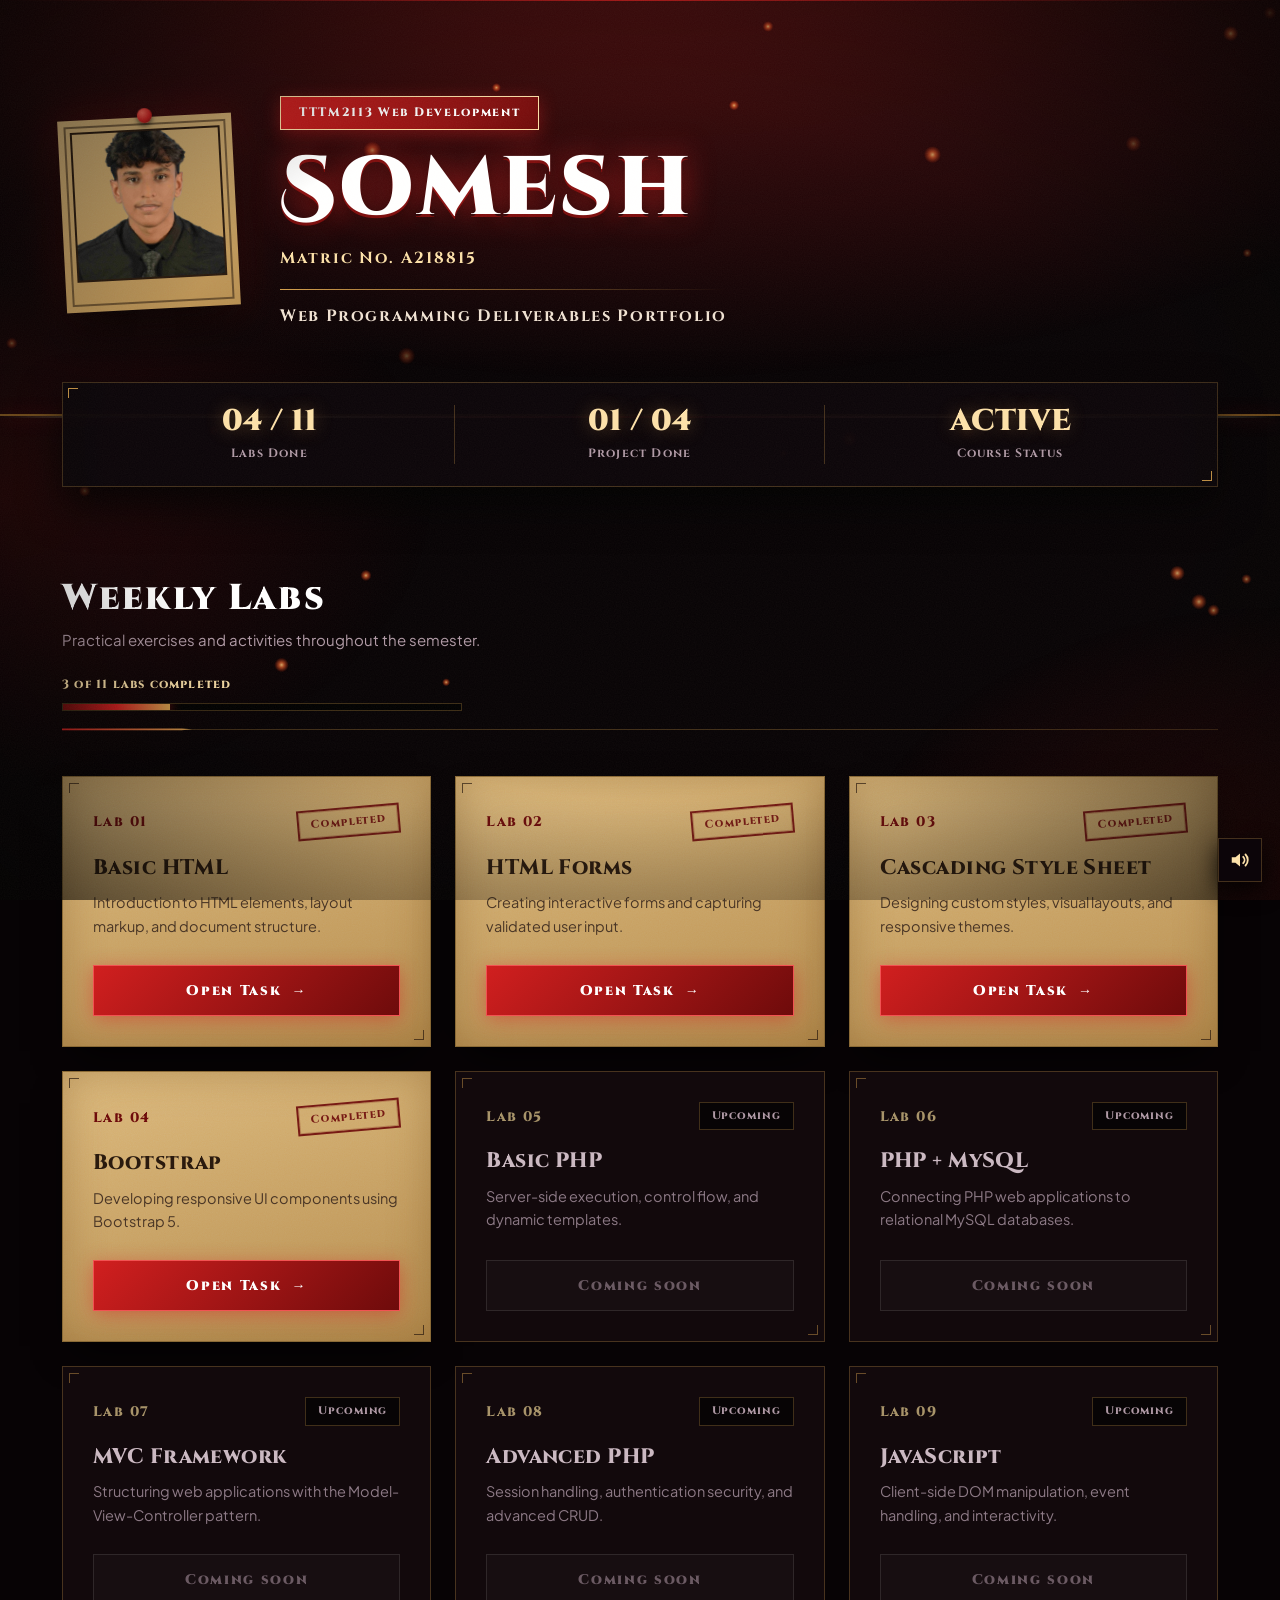
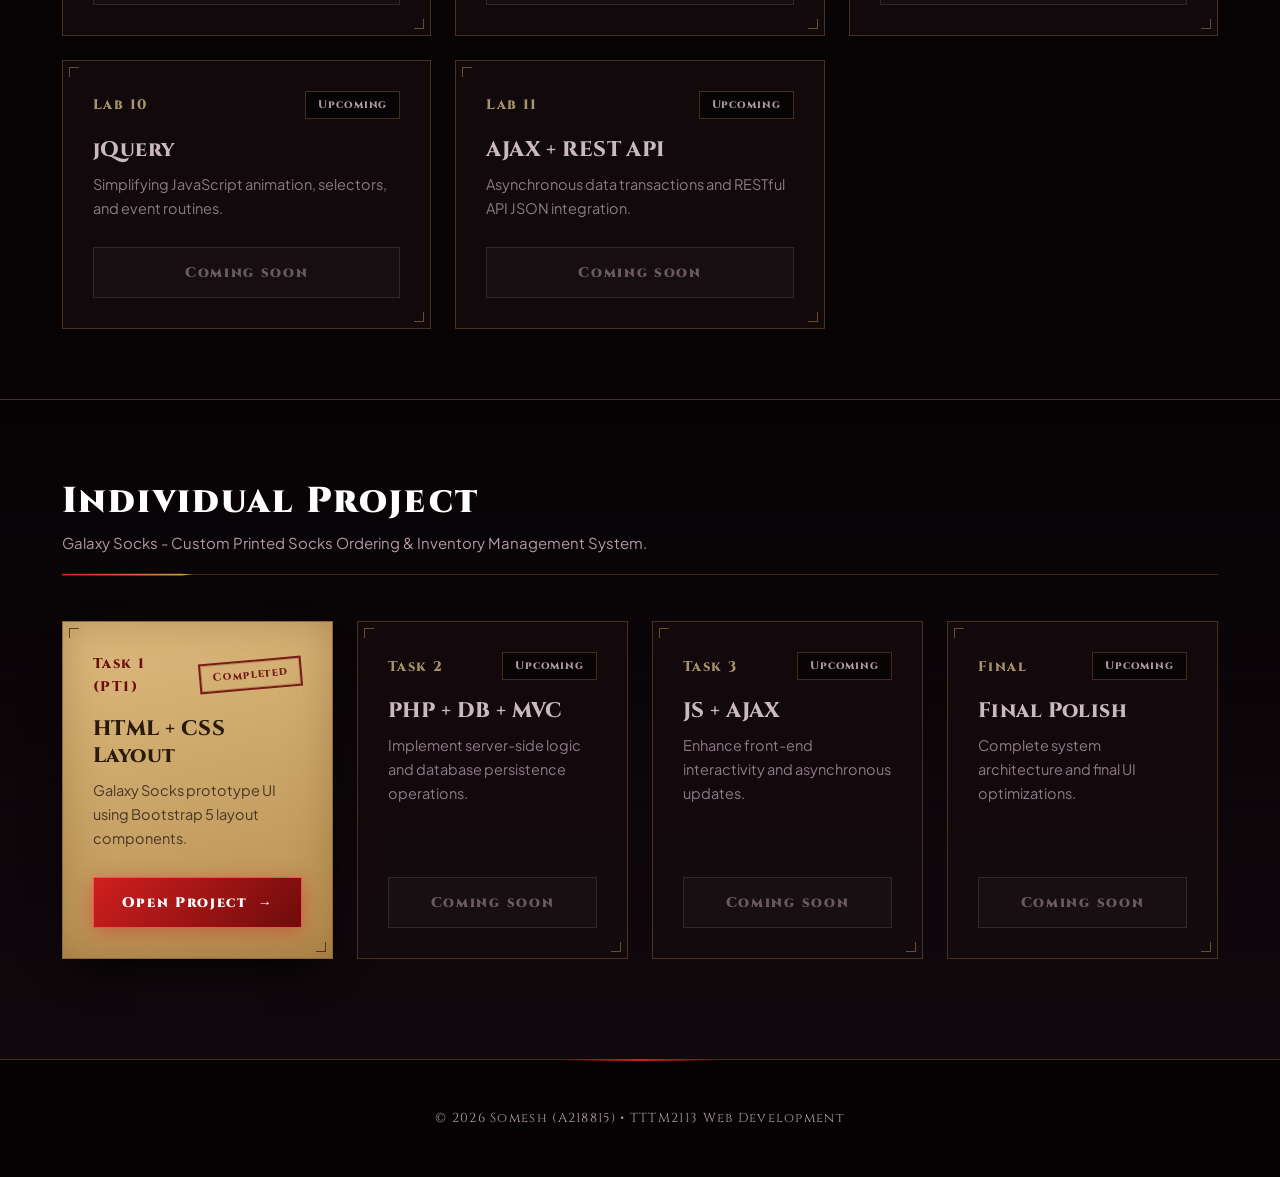
==== commit b9d7d73e: "lab-4 addition" ====
--- a/index.html
+++ b/index.html
@@ -156,7 +156,7 @@
     <div class="container">
       <div class="overview-bar">
         <div class="row g-3">
-          <div class="col-12 col-md-4 overview-item"><div class="overview-num">03 / 11</div><div class="overview-label">Labs Done</div></div>
+          <div class="col-12 col-md-4 overview-item"><div class="overview-num">04 / 11</div><div class="overview-label">Labs Done</div></div>
           <div class="col-12 col-md-4 overview-item"><div class="overview-num">01 / 04</div><div class="overview-label">Project Done</div></div>
           <div class="col-12 col-md-4 overview-item"><div class="overview-num">ACTIVE</div><div class="overview-label">Course Status</div></div>
         </div>
@@ -177,7 +177,7 @@
           <div class="col-md-6 col-lg-4 reveal"><article class="work-card is-open"><div class="card-header-meta"><span class="task-badge">Lab 01</span><span class="status-pill">Completed</span></div><h3 class="card-title">Basic HTML</h3><p class="card-description">Introduction to HTML elements, layout markup, and document structure.</p><div class="card-actions"><a href="lab-1/index.html" class="task-button" target="_blank" rel="noopener noreferrer"><span>Open Task</span></a></div></article></div>
           <div class="col-md-6 col-lg-4 reveal"><article class="work-card is-open"><div class="card-header-meta"><span class="task-badge">Lab 02</span><span class="status-pill">Completed</span></div><h3 class="card-title">HTML Forms</h3><p class="card-description">Creating interactive forms and capturing validated user input.</p><div class="card-actions"><a href="lab-2/index.html" class="task-button" target="_blank" rel="noopener noreferrer"><span>Open Task</span></a></div></article></div>
           <div class="col-md-6 col-lg-4 reveal"><article class="work-card is-open"><div class="card-header-meta"><span class="task-badge">Lab 03</span><span class="status-pill">Completed</span></div><h3 class="card-title">Cascading Style Sheet</h3><p class="card-description">Designing custom styles, visual layouts, and responsive themes.</p><div class="card-actions"><a href="lab-3/index.html" class="task-button" target="_blank" rel="noopener noreferrer"><span>Open Task</span></a></div></article></div>
-          <div class="col-md-6 col-lg-4 reveal"><article class="work-card"><div class="card-header-meta"><span class="task-badge">Lab 04</span><span class="status-pill">Upcoming</span></div><h3 class="card-title">Bootstrap</h3><p class="card-description">Developing responsive UI components using Bootstrap 5.</p><div class="card-actions"><button type="button" class="task-button" disabled>Coming soon</button></div></article></div>
+          <div class="col-md-6 col-lg-4 reveal"><article class="work-card is-open"><div class="card-header-meta"><span class="task-badge">Lab 04</span><span class="status-pill">Completed</span></div><h3 class="card-title">Bootstrap</h3><p class="card-description">Developing responsive UI components using Bootstrap 5.</p><div class="card-actions"><a href="lab-4/cv.html" class="task-button" target="_blank" rel="noopener noreferrer"><span>Open Task</span></a></div></article></div>
           <div class="col-md-6 col-lg-4 reveal"><article class="work-card"><div class="card-header-meta"><span class="task-badge">Lab 05</span><span class="status-pill">Upcoming</span></div><h3 class="card-title">Basic PHP</h3><p class="card-description">Server-side execution, control flow, and dynamic templates.</p><div class="card-actions"><button type="button" class="task-button" disabled>Coming soon</button></div></article></div>
           <div class="col-md-6 col-lg-4 reveal"><article class="work-card"><div class="card-header-meta"><span class="task-badge">Lab 06</span><span class="status-pill">Upcoming</span></div><h3 class="card-title">PHP + MySQL</h3><p class="card-description">Connecting PHP web applications to relational MySQL databases.</p><div class="card-actions"><button type="button" class="task-button" disabled>Coming soon</button></div></article></div>
           <div class="col-md-6 col-lg-4 reveal"><article class="work-card"><div class="card-header-meta"><span class="task-badge">Lab 07</span><span class="status-pill">Upcoming</span></div><h3 class="card-title">MVC Framework</h3><p class="card-description">Structuring web applications with the Model-View-Controller pattern.</p><div class="card-actions"><button type="button" class="task-button" disabled>Coming soon</button></div></article></div>
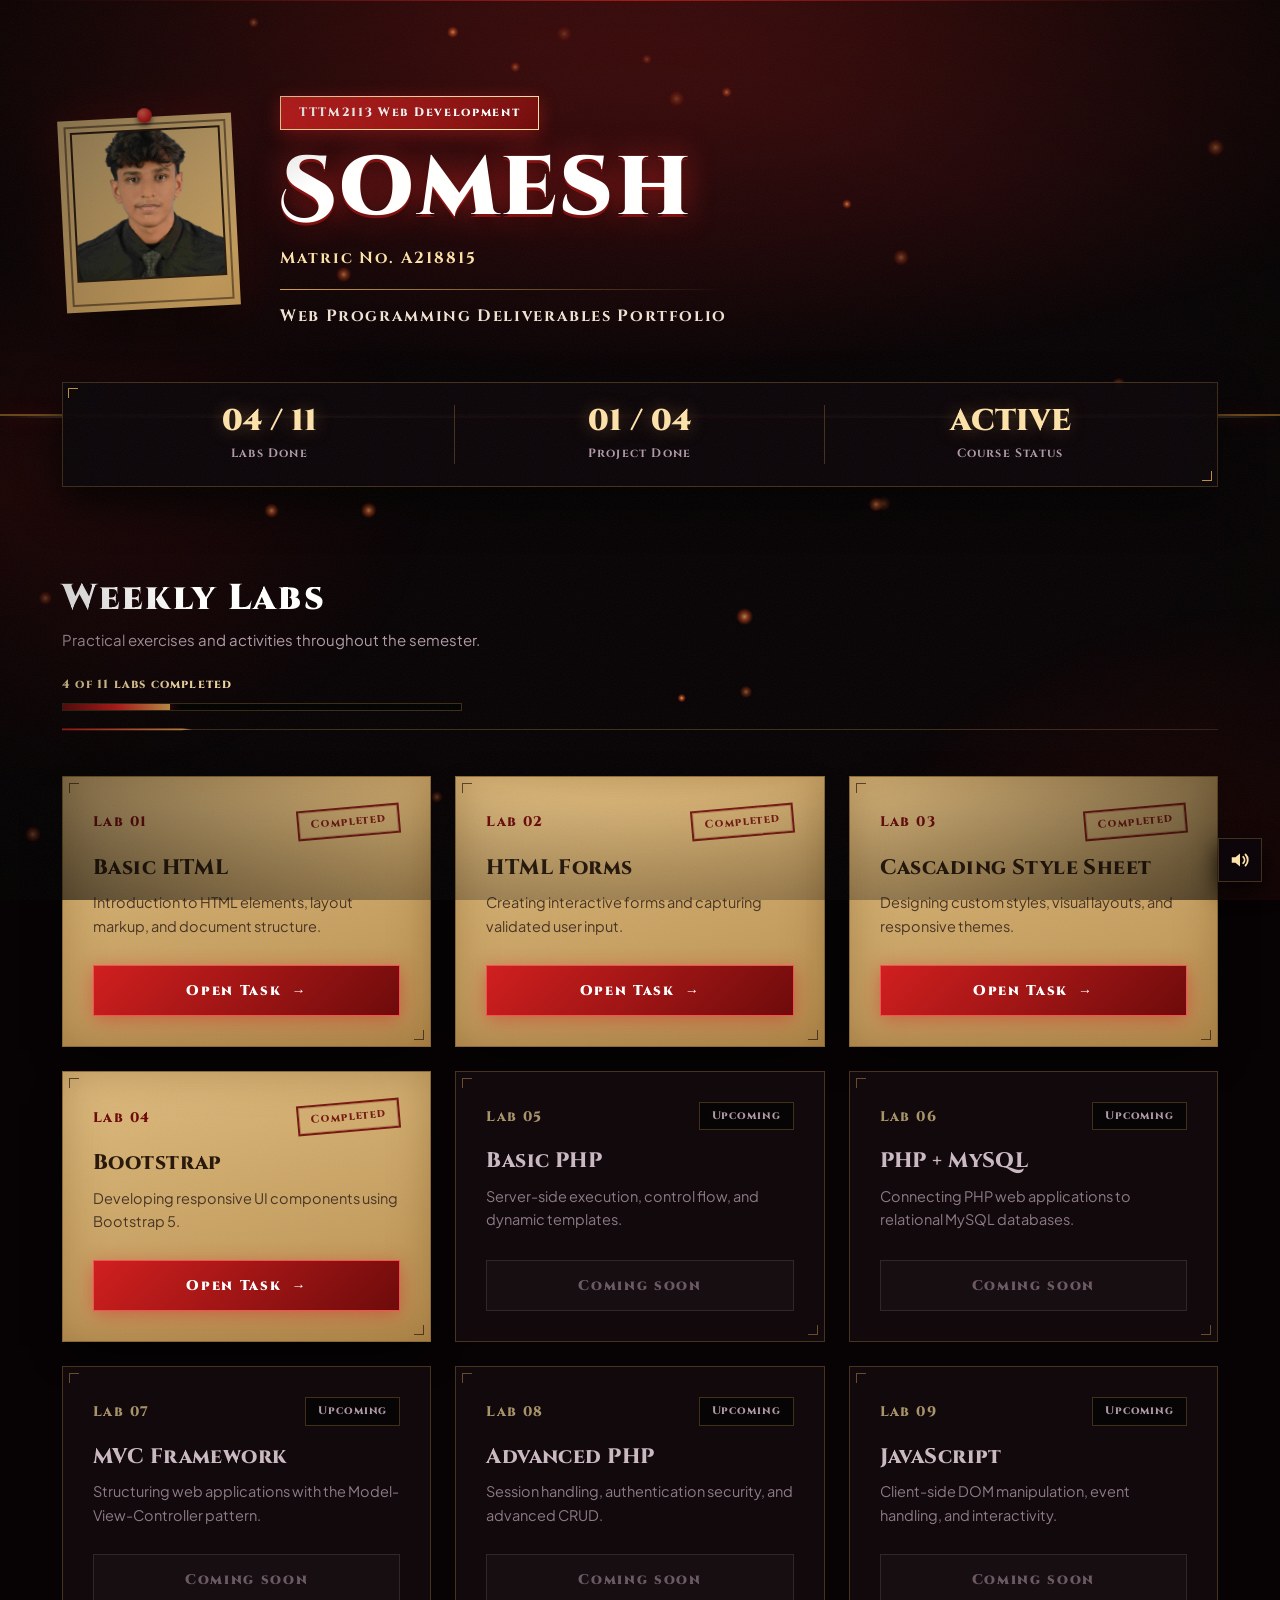
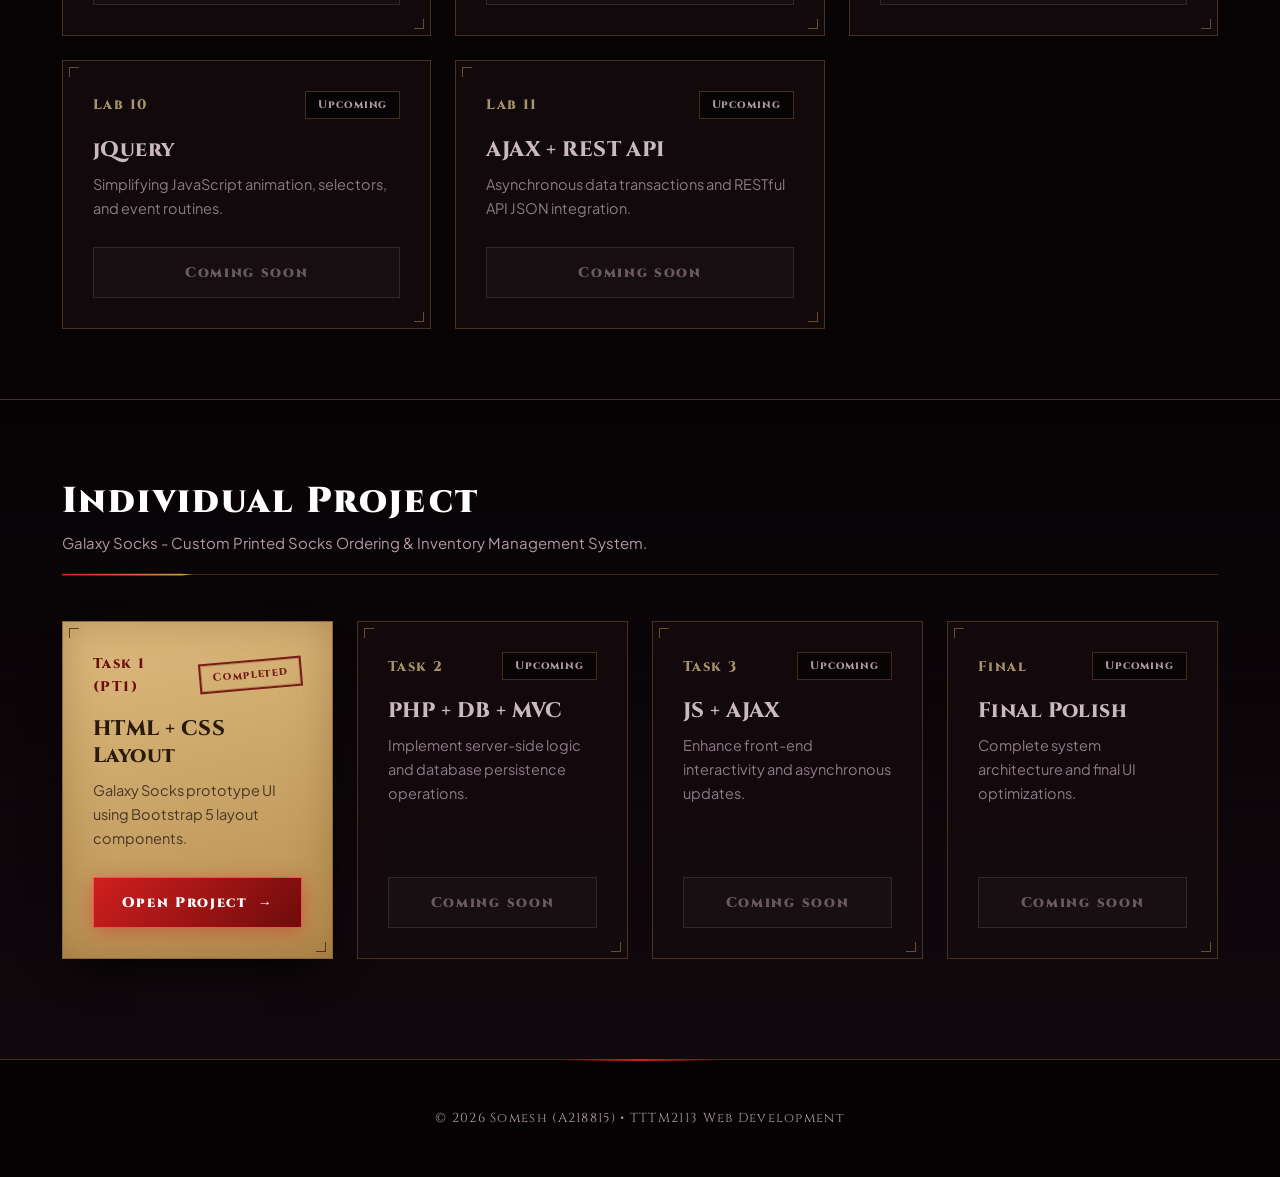
==== commit 7050cf2d: "pt changes for final submission" ====
--- a/index.html
+++ b/index.html
@@ -169,7 +169,7 @@
           <h2 id="labs-title">Weekly Labs</h2>
           <p class="section-description">Practical exercises and activities throughout the semester.</p>
           <div class="progress-wrap">
-            <p class="progress-text">3 of 11 labs completed</p>
+            <p class="progress-text">4 of 11 labs completed</p>
             <div class="progress-track"><div class="progress-fill" style="width: 27%"></div></div>
           </div>
         </div>
